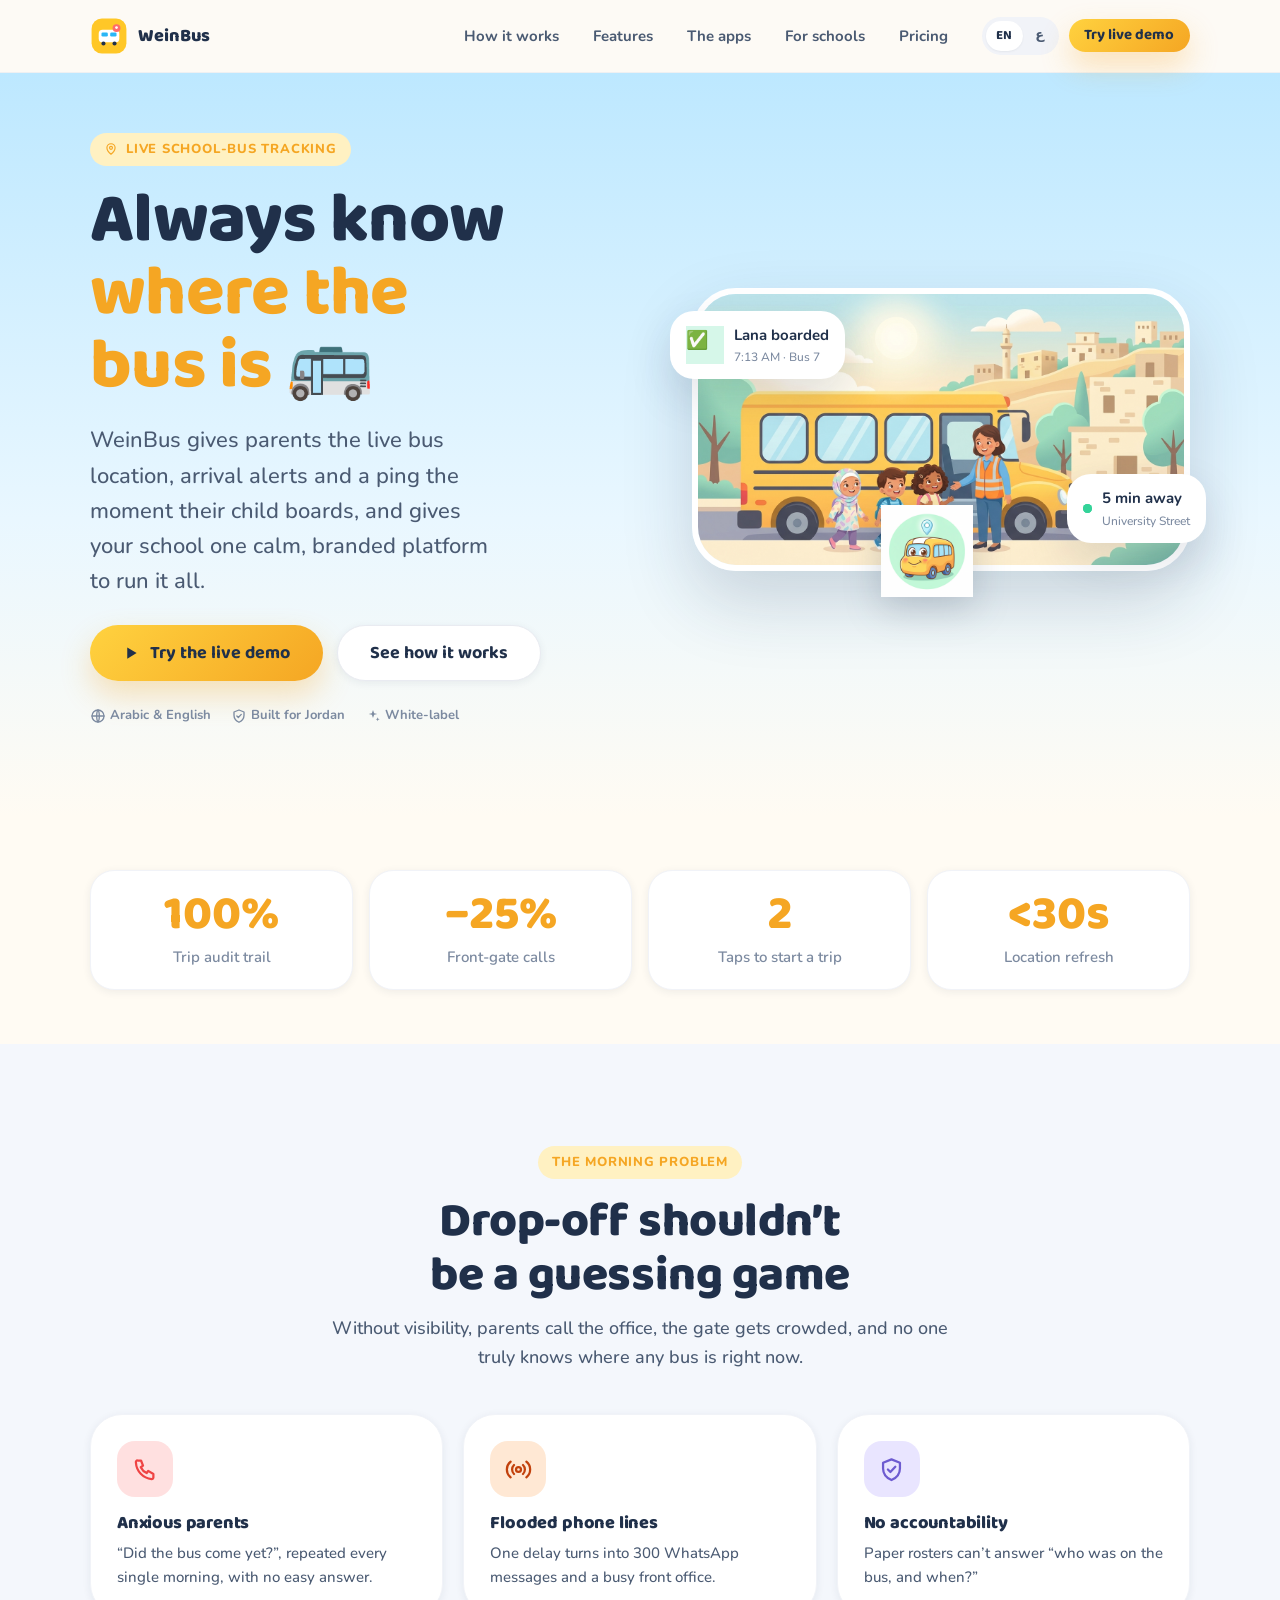
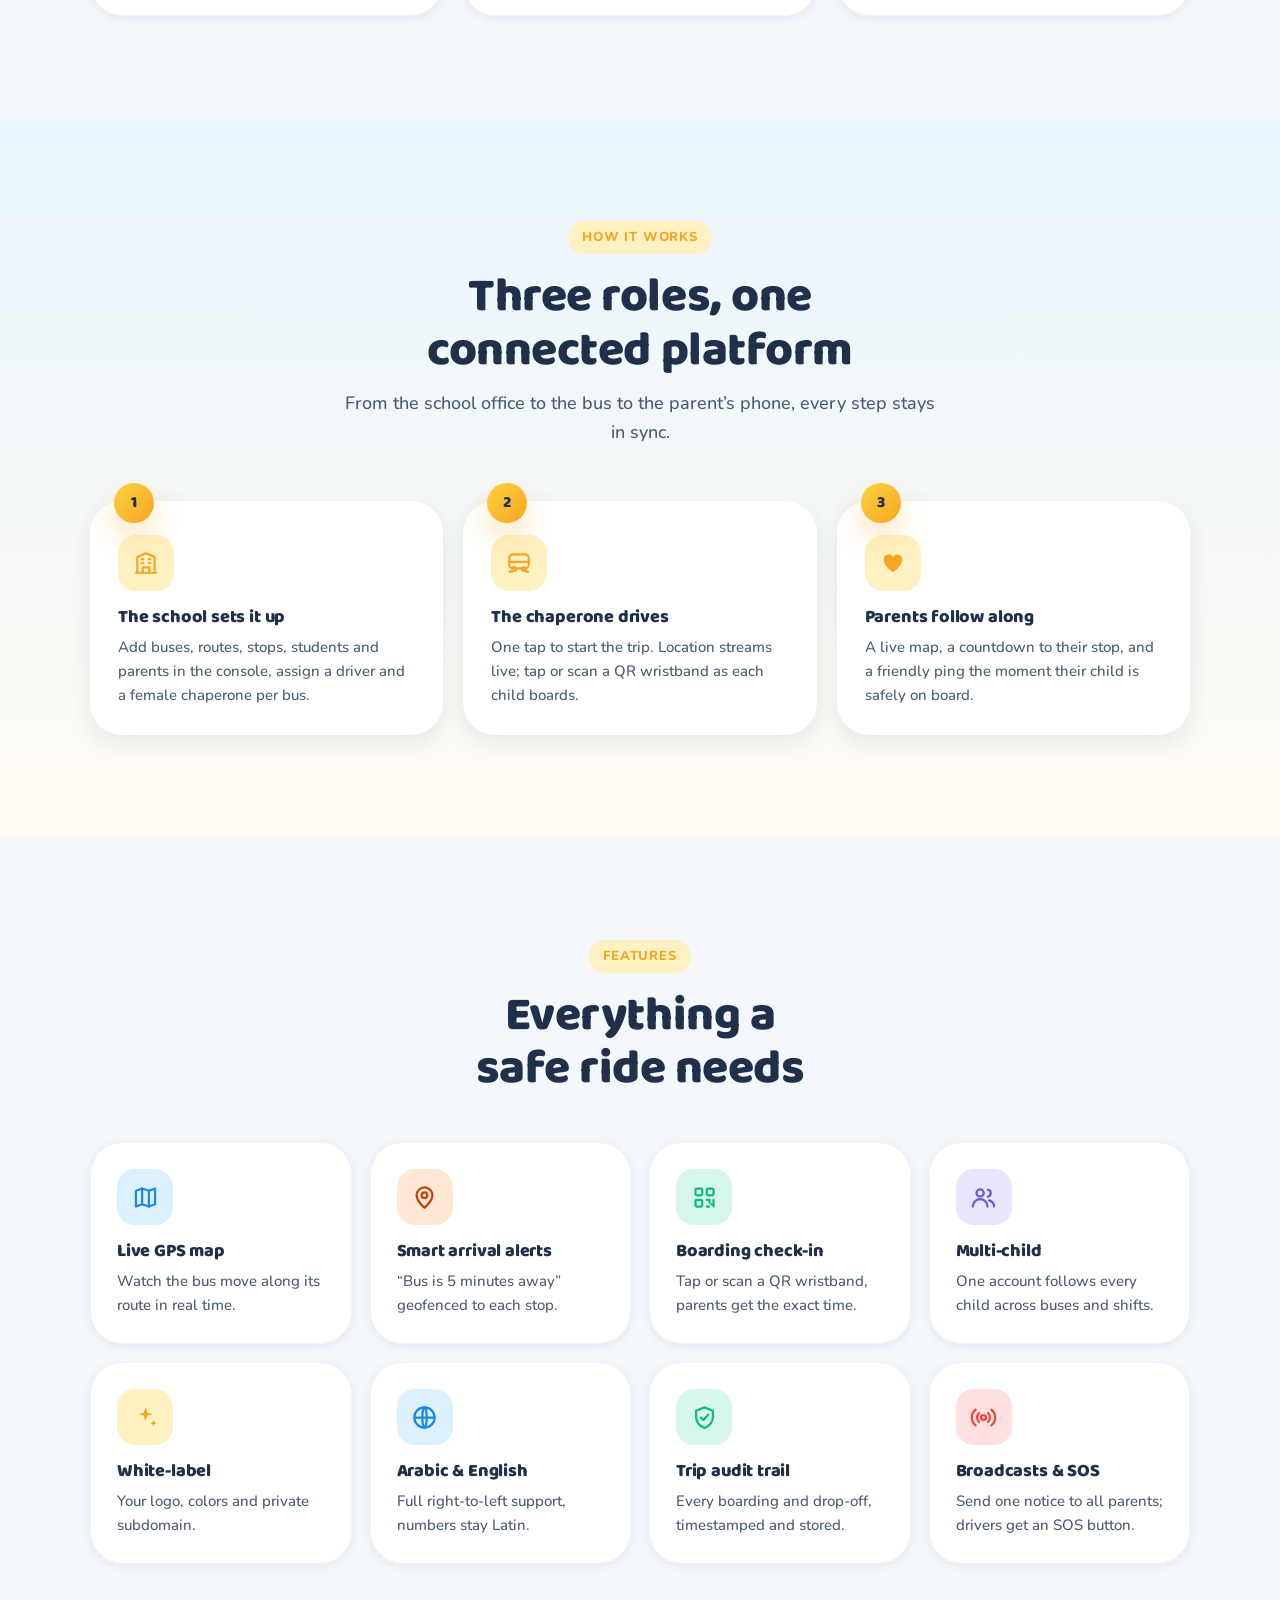
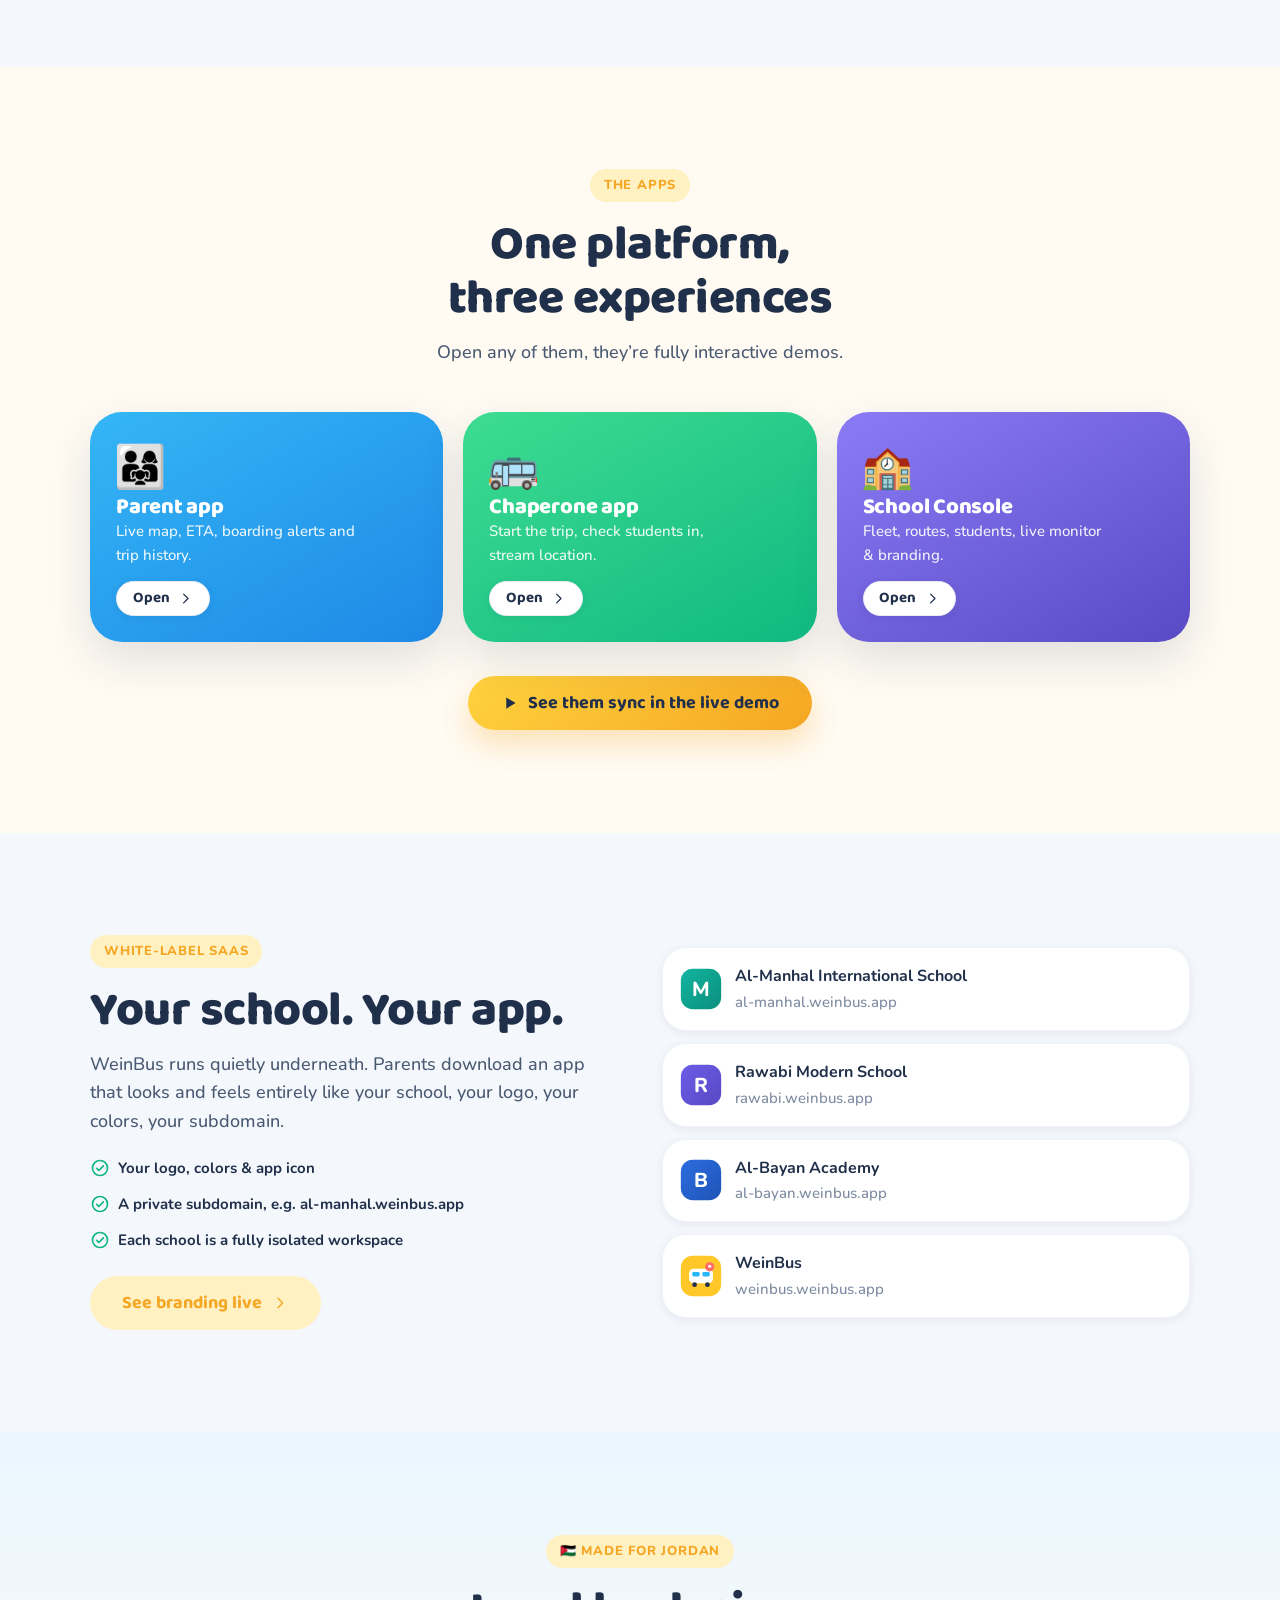
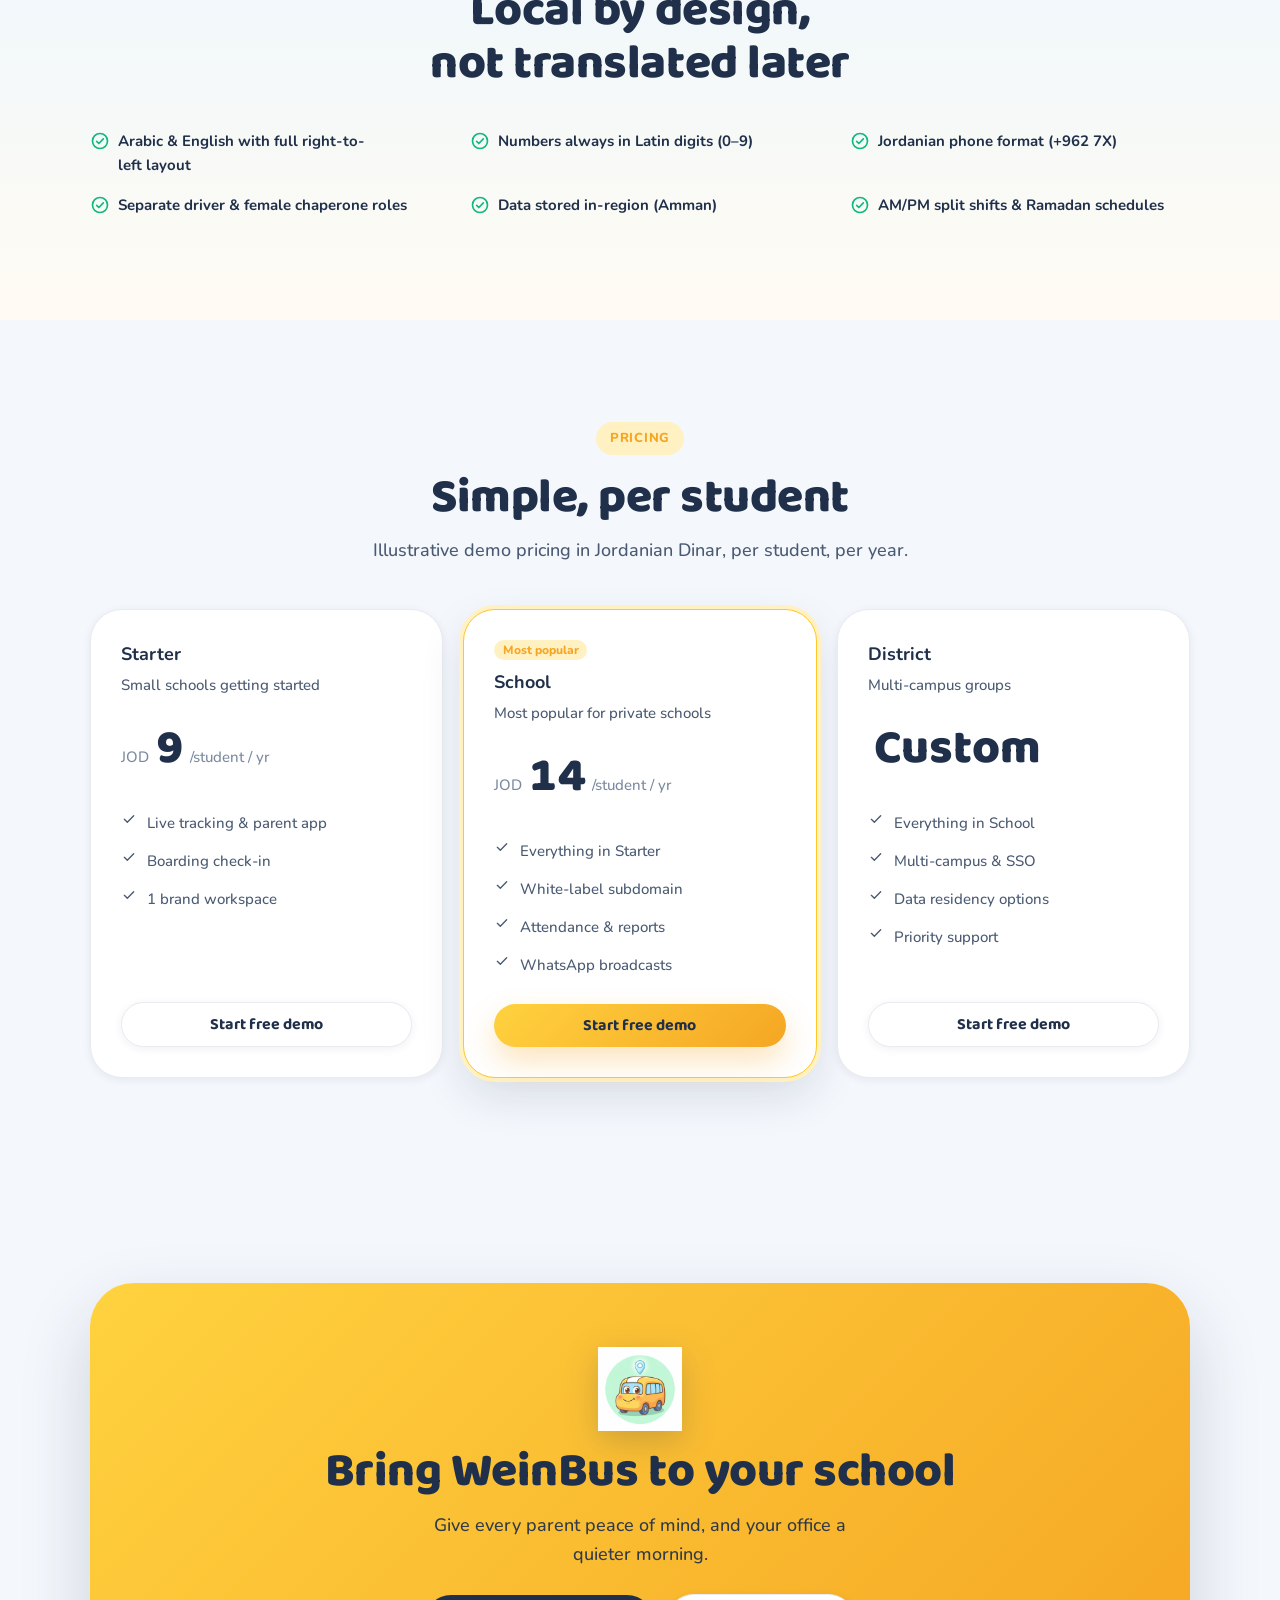
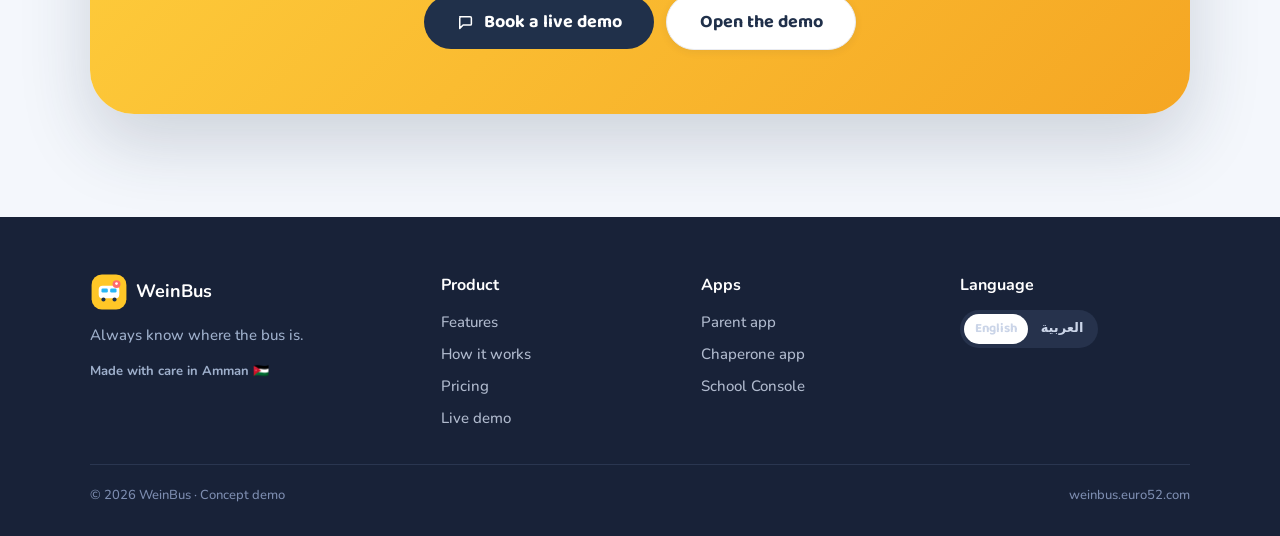
==== index.html @ 4a1e2855 "fix: reset reliability, RTL phone/plate order, no em dashes, smoother wrapping - demo: update the st" ====
<!doctype html>
<html lang="en" dir="ltr">
<head>
<meta charset="utf-8">
<meta name="viewport" content="width=device-width, initial-scale=1">
<title>WeinBus, Always know where the bus is</title>
<meta name="description" content="WeinBus is a white-label school-bus tracking platform for parents, chaperones and schools. Live bus location, arrival alerts and boarding check-ins, bilingual Arabic & English, built for Jordan.">
<meta name="theme-color" content="#FFC727">
<link rel="icon" href="favicon.svg" type="image/svg+xml">
<meta property="og:title" content="WeinBus, Always know where the bus is">
<meta property="og:description" content="Live school-bus tracking for parents, chaperones & schools. Bilingual, white-label, built for Jordan.">
<meta property="og:type" content="website">
<script>(function(){var l=localStorage.getItem('wb_lang')||'en';var h=document.documentElement;h.lang=l;h.dir=l==='ar'?'rtl':'ltr';h.setAttribute('data-brand','weinbus');})();</script>
<link rel="preconnect" href="https://fonts.googleapis.com">
<link rel="preconnect" href="https://fonts.gstatic.com" crossorigin>
<link href="https://fonts.googleapis.com/css2?family=Baloo+2:wght@500;600;700;800&family=Nunito:wght@500;600;700;800&family=Cairo:wght@500;600;700;800&display=swap" rel="stylesheet">
<link rel="stylesheet" href="assets/css/tokens.css">
<link rel="stylesheet" href="assets/css/base.css">
<link rel="stylesheet" href="assets/css/components.css">
<link rel="stylesheet" href="assets/css/site.css">
</head>
<body>
  <div id="page"></div>
  <script src="assets/js/i18n.js"></script>
  <script src="assets/js/data.js"></script>
  <script src="assets/js/ui.js"></script>
  <script src="assets/js/brand.js"></script>
  <script src="assets/js/landing.js"></script>
</body>
</html>
---- assets/css/tokens.css ----
/* ============================================================================
   WeinBus, Design Tokens
   The single source of truth for color, type, space, radius, shadow & motion.
   White-label brand vars (--brand-*) are overridden per school by brand.js.
   ========================================================================== */

:root {
  /* ---- WeinBus core palette (default brand) ---------------------------- */
  --wb-yellow:      #FFC727;   /* school-bus sunshine */
  --wb-yellow-deep: #F5A623;
  --wb-yellow-soft: #FFF1C2;
  --wb-blue:        #29B6F6;   /* friendly sky */
  --wb-blue-deep:   #1E88E5;
  --wb-blue-soft:   #DBF1FE;
  --wb-green:       #34D399;   /* go / checked-in */
  --wb-green-deep:  #10B981;
  --wb-green-soft:  #D6F7E9;
  --wb-coral:       #FF6B6B;   /* alert / stop */
  --wb-coral-deep:  #EF4444;
  --wb-coral-soft:  #FFE0E0;
  --wb-purple:      #8B7CF6;   /* playful accent */
  --wb-purple-soft: #E9E5FF;
  --wb-amber:       #FB923C;   /* warning / late */
  --wb-amber-soft:  #FFE8D4;

  /* ---- Ink & neutrals (warm, never pure black) ------------------------ */
  --ink:        #20304A;       /* primary text, deep friendly navy */
  --ink-2:      #4A5A72;       /* secondary text */
  --ink-3:      #7C8AA0;       /* muted text */
  --line:       #E9EBF1;       /* hairline borders */
  --line-soft:  #F1F3F8;
  --surface:    #FFFFFF;       /* cards */
  --surface-2:  #FBFCFE;       /* raised alt */
  --bg:         #F4F7FC;       /* app background */
  --bg-warm:    #FFFBF3;       /* landing background */

  /* ---- White-label brand hooks (school.js overrides these) ------------ */
  --brand-primary:      var(--wb-yellow);
  --brand-primary-deep: var(--wb-yellow-deep);
  --brand-primary-soft: var(--wb-yellow-soft);
  --brand-secondary:    var(--wb-blue);
  --brand-secondary-deep:var(--wb-blue-deep);
  --brand-accent:       var(--wb-purple);
  --brand-ink:          var(--ink);
  --brand-on-primary:   #20304A;     /* text that sits on the primary color */
  --brand-gradient: linear-gradient(135deg, var(--wb-yellow) 0%, var(--wb-yellow-deep) 100%);
  --brand-sky: linear-gradient(180deg, #BDE8FF 0%, #E9F7FF 60%, #FFFBF3 100%);

  /* ---- Semantic ------------------------------------------------------- */
  --ok:    var(--wb-green-deep);
  --warn:  var(--wb-amber);
  --danger:var(--wb-coral-deep);
  --info:  var(--wb-blue-deep);
  --live:  var(--wb-green);

  /* ---- Typography ----------------------------------------------------- */
  /* Per-glyph fallback keeps Latin digits in the Latin font (numbers stay
     English) while Arabic letters render in the Arabic font automatically. */
  --font-display: "Baloo 2", "Baloo Bhaijaan 2", system-ui, sans-serif;
  --font-body:    "Nunito", "Cairo", system-ui, -apple-system, sans-serif;

  --fs-3xs: 0.6875rem;  /* 11 */
  --fs-2xs: 0.75rem;    /* 12 */
  --fs-xs:  0.8125rem;  /* 13 */
  --fs-sm:  0.9375rem;  /* 15 */
  --fs-md:  1rem;       /* 16 */
  --fs-lg:  1.125rem;   /* 18 */
  --fs-xl:  1.375rem;   /* 22 */
  --fs-2xl: 1.75rem;    /* 28 */
  --fs-3xl: clamp(2rem, 1.4rem + 2.6vw, 3rem);
  --fs-4xl: clamp(2.6rem, 1.6rem + 4.2vw, 4.4rem);
  --fw-reg: 500;
  --fw-med: 600;
  --fw-bold:700;
  --fw-x:   800;
  --lh-tight: 1.12;
  --lh-snug:  1.3;
  --lh-body:  1.6;

  /* ---- Spacing (4px base) -------------------------------------------- */
  --s1: 4px;  --s2: 8px;  --s3: 12px; --s4: 16px; --s5: 20px;
  --s6: 24px; --s7: 32px; --s8: 40px; --s9: 56px; --s10: 72px; --s12: 96px;

  /* ---- Radius (generous = friendly) ---------------------------------- */
  --r-xs: 8px;  --r-sm: 12px; --r-md: 18px; --r-lg: 24px;
  --r-xl: 32px; --r-2xl: 44px; --r-pill: 999px;

  /* ---- Shadows (soft, layered, warm) --------------------------------- */
  --sh-xs: 0 1px 2px rgba(32,48,74,.06);
  --sh-sm: 0 2px 8px rgba(32,48,74,.07);
  --sh-md: 0 8px 22px rgba(32,48,74,.09);
  --sh-lg: 0 18px 44px rgba(32,48,74,.13);
  --sh-xl: 0 30px 70px rgba(32,48,74,.18);
  --sh-pop: 0 14px 30px rgba(245,166,35,.30);
  --sh-inset: inset 0 2px 4px rgba(32,48,74,.06);

  /* ---- Motion --------------------------------------------------------- */
  --ease: cubic-bezier(.4, 0, .2, 1);
  --ease-out: cubic-bezier(.16, 1, .3, 1);
  --ease-bounce: cubic-bezier(.34, 1.56, .64, 1);
  --t-fast: .16s;
  --t-med:  .28s;
  --t-slow: .5s;

  /* ---- Layout --------------------------------------------------------- */
  --maxw: 1180px;
  --nav-h: 72px;
  --phone-w: 390px;
  --phone-h: 800px;
  --z-nav: 50; --z-sticky: 60; --z-overlay: 80; --z-toast: 90; --z-modal: 100;
}

/* Respect users who prefer less motion */
@media (prefers-reduced-motion: reduce) {
  *, *::before, *::after {
    animation-duration: .001ms !important;
    animation-iteration-count: 1 !important;
    transition-duration: .001ms !important;
    scroll-behavior: auto !important;
  }
}
---- assets/css/base.css ----
/* ============================================================================
   WeinBus, Base: reset, typography, RTL, shared keyframes, utilities
   ========================================================================== */

*, *::before, *::after { box-sizing: border-box; margin: 0; padding: 0; }

html { -webkit-text-size-adjust: 100%; scroll-behavior: smooth; }

body {
  font-family: var(--font-body);
  font-weight: var(--fw-reg);
  font-size: var(--fs-md);
  line-height: var(--lh-body);
  color: var(--ink);
  background: var(--bg);
  -webkit-font-smoothing: antialiased;
  text-rendering: optimizeLegibility;
  overflow-x: hidden;
}

h1, h2, h3, h4, h5 {
  font-family: var(--font-display);
  font-weight: var(--fw-x);
  line-height: var(--lh-tight);
  color: var(--ink);
  letter-spacing: -0.01em;
}

/* Arabic display fonts read better a touch heavier & with normal tracking */
html[lang="ar"] h1, html[lang="ar"] h2, html[lang="ar"] h3,
html[lang="ar"] h4, html[lang="ar"] h5 { letter-spacing: 0; line-height: 1.25; }
html[lang="ar"] body { line-height: 1.7; }
/* All Arabic UI uses Cairo, headings and body */
html[lang="ar"] { --font-display: "Cairo", system-ui, sans-serif; --font-body: "Cairo", system-ui, -apple-system, sans-serif; }

p { color: var(--ink-2); }
/* Smoother multi-line wrapping: balance short headings, avoid orphan words */
body { text-wrap: pretty; }
h1, h2, h3, h4, h5, .h-sec, .greet, .sec-title, .tl-name, .toast__title, .feature h3 { text-wrap: balance; }
a { color: inherit; text-decoration: none; }
button, input, select, textarea { font: inherit; color: inherit; }
button { cursor: pointer; border: none; background: none; }
img, svg, video { display: block; max-width: 100%; }
ul, ol { list-style: none; }

::selection { background: var(--brand-primary); color: var(--brand-on-primary); }

:focus-visible {
  outline: 3px solid var(--wb-blue);
  outline-offset: 2px;
  border-radius: 6px;
}

/* Friendly scrollbars */
* { scrollbar-width: thin; scrollbar-color: var(--line) transparent; }
*::-webkit-scrollbar { width: 10px; height: 10px; }
*::-webkit-scrollbar-thumb { background: var(--line); border-radius: 99px; border: 3px solid transparent; background-clip: content-box; }
*::-webkit-scrollbar-thumb:hover { background: var(--ink-3); background-clip: content-box; }

/* ---- Layout utilities ------------------------------------------------- */
.container { width: 100%; max-width: var(--maxw); margin-inline: auto; padding-inline: clamp(18px, 4vw, 40px); }
.stack    { display: flex; flex-direction: column; }
.row      { display: flex; align-items: center; }
.row.wrap { flex-wrap: wrap; }
.between  { justify-content: space-between; }
.center   { align-items: center; justify-content: center; }
.gap1{gap:var(--s1)} .gap2{gap:var(--s2)} .gap3{gap:var(--s3)} .gap4{gap:var(--s4)}
.gap5{gap:var(--s5)} .gap6{gap:var(--s6)} .gap7{gap:var(--s7)} .gap8{gap:var(--s8)}
.grow { flex: 1 1 auto; }
.wrap-text { overflow-wrap: anywhere; }
.nowrap { white-space: nowrap; }

/* ---- Text utilities --------------------------------------------------- */
.muted   { color: var(--ink-3); }
.dim     { color: var(--ink-2); }
.tiny    { font-size: var(--fs-2xs); }
.small   { font-size: var(--fs-sm); }
.big     { font-size: var(--fs-xl); }
.bold    { font-weight: var(--fw-bold); }
.x-bold  { font-weight: var(--fw-x); }
.display { font-family: var(--font-display); font-weight: var(--fw-x); }
.center-text { text-align: center; }
.truncate { overflow: hidden; text-overflow: ellipsis; white-space: nowrap; }
.uppercase { text-transform: uppercase; letter-spacing: .08em; font-size: var(--fs-2xs); font-weight: var(--fw-bold); }
/* digits always Latin / tabular; force LTR so phones/plates/times never reorder in RTL */
.num { font-variant-numeric: tabular-nums; font-feature-settings: "tnum"; direction: ltr; unicode-bidi: isolate; }
html[dir="rtl"] .num { text-align: inherit; }

.hide { display: none !important; }
@media (max-width: 720px){ .hide-mobile { display: none !important; } }
@media (min-width: 721px){ .only-mobile { display: none !important; } }

/* ---- Shared keyframes ------------------------------------------------- */
@keyframes float    { 0%,100%{ transform: translateY(0) } 50%{ transform: translateY(-10px) } }
@keyframes floatX   { 0%,100%{ transform: translateX(0) } 50%{ transform: translateX(8px) } }
@keyframes bobble   { 0%,100%{ transform: translateY(0) rotate(-1.5deg) } 50%{ transform: translateY(-7px) rotate(1.5deg) } }
@keyframes pop      { 0%{ transform: scale(.6); opacity: 0 } 60%{ transform: scale(1.08) } 100%{ transform: scale(1); opacity: 1 } }
@keyframes popIn    { from{ transform: scale(.9); opacity: 0 } to{ transform: scale(1); opacity: 1 } }
@keyframes fadeUp   { from{ transform: translateY(22px); opacity: 0 } to{ transform: translateY(0); opacity: 1 } }
@keyframes fadeIn   { from{ opacity: 0 } to{ opacity: 1 } }
@keyframes pulse    { 0%{ box-shadow: 0 0 0 0 rgba(52,211,153,.55) } 70%{ box-shadow: 0 0 0 12px rgba(52,211,153,0) } 100%{ box-shadow: 0 0 0 0 rgba(52,211,153,0) } }
@keyframes pulseDot { 0%,100%{ transform: scale(1); opacity: 1 } 50%{ transform: scale(.6); opacity:.5 } }
@keyframes spin     { to { transform: rotate(360deg) } }
@keyframes wiggle   { 0%,100%{ transform: rotate(0) } 25%{ transform: rotate(-7deg) } 75%{ transform: rotate(7deg) } }
@keyframes shimmer  { 0%{ background-position: -460px 0 } 100%{ background-position: 460px 0 } }
@keyframes roadMove { to { background-position-x: -80px; } }
@keyframes wheelSpin{ to { transform: rotate(360deg); } }
@keyframes confettiFall { to { transform: translateY(130px) rotate(360deg); opacity: 0; } }
@keyframes ring { 0%{ transform: scale(.7); opacity:.7 } 100%{ transform: scale(2.4); opacity: 0 } }

/* RTL flips horizontal-drift animations so motion still reads "forward" */
html[dir="rtl"] .flipX { transform: scaleX(-1); }

/* ---- Reveal on scroll (driven by ui.js IntersectionObserver) ---------- */
.reveal { opacity: 0; transform: translateY(28px); transition: opacity .7s var(--ease-out), transform .7s var(--ease-out); }
.reveal.in { opacity: 1; transform: none; }
.reveal.d1{ transition-delay: .08s } .reveal.d2{ transition-delay:.16s }
.reveal.d3{ transition-delay: .24s } .reveal.d4{ transition-delay:.32s }
.reveal.d5{ transition-delay: .40s } .reveal.d6{ transition-delay:.48s }

/* Visually hidden but accessible */
.vh { position: absolute !important; width:1px; height:1px; padding:0; margin:-1px; overflow:hidden; clip: rect(0 0 0 0); white-space: nowrap; border:0; }

/* Loading spinner */
.spinner { width: 22px; height: 22px; border-radius: 50%; border: 3px solid var(--line); border-top-color: var(--brand-primary-deep); animation: spin .7s linear infinite; }
---- assets/css/components.css ----
/* ============================================================================
   WeinBus, Component kit (shared by landing + all three apps)
   Brand-aware (uses --brand-*) and RTL-safe (logical properties).
   ========================================================================== */

/* ---- Buttons ---------------------------------------------------------- */
.btn {
  display: inline-flex; align-items: center; justify-content: center; gap: .55em;
  font-family: var(--font-display); font-weight: var(--fw-bold); font-size: var(--fs-md);
  line-height: 1; padding: .85em 1.4em; border-radius: var(--r-pill); white-space: nowrap;
  user-select: none; -webkit-tap-highlight-color: transparent;
  transition: transform var(--t-fast) var(--ease-bounce), box-shadow var(--t-med), filter var(--t-fast), background var(--t-fast), border-color var(--t-fast);
}
.btn:active { transform: translateY(1px) scale(.985); }
.btn--primary { background: var(--brand-gradient); color: var(--brand-on-primary); box-shadow: var(--sh-pop); }
.btn--primary:hover { filter: brightness(1.04); transform: translateY(-2px); box-shadow: 0 18px 38px rgba(245,166,35,.42); }
.btn--blue  { background: linear-gradient(135deg, var(--wb-blue), var(--wb-blue-deep)); color: #fff; box-shadow: 0 12px 26px rgba(30,136,229,.3); }
.btn--blue:hover { transform: translateY(-2px); filter: brightness(1.04); }
.btn--green { background: linear-gradient(135deg, var(--wb-green), var(--wb-green-deep)); color: #fff; box-shadow: 0 12px 26px rgba(16,185,129,.32); }
.btn--danger{ background: linear-gradient(135deg, #FF8585, var(--wb-coral-deep)); color: #fff; box-shadow: 0 12px 26px rgba(239,68,68,.3); }
.btn--ghost { background: var(--surface); color: var(--ink); box-shadow: var(--sh-sm); border: 1.5px solid var(--line); }
.btn--ghost:hover { border-color: var(--brand-primary); transform: translateY(-2px); }
.btn--soft  { background: var(--brand-primary-soft); color: var(--brand-primary-deep); }
.btn--soft:hover { filter: brightness(.98); }
.btn--dark  { background: var(--ink); color: #fff; }
.btn--lg { font-size: var(--fs-lg); padding: 1em 1.8em; }
.btn--sm { font-size: var(--fs-sm); padding: .6em 1.05em; }
.btn--block { width: 100%; }
.btn--icon { padding: .7em; border-radius: var(--r-md); aspect-ratio: 1; }
.btn--pill-icon { width: 44px; height: 44px; border-radius: 50%; padding: 0; }
.btn[disabled] { opacity: .45; pointer-events: none; box-shadow: none; }

/* ---- Cards ------------------------------------------------------------ */
.card { background: var(--surface); border-radius: var(--r-lg); box-shadow: var(--sh-sm); border: 1px solid var(--line-soft); }
.card--pad   { padding: var(--s5); }
.card--pad-lg{ padding: var(--s6); }
.card--hover { transition: transform var(--t-med) var(--ease-out), box-shadow var(--t-med); }
.card--hover:hover { transform: translateY(-6px); box-shadow: var(--sh-lg); }
.card--glass { background: rgba(255,255,255,.72); backdrop-filter: blur(14px); border: 1px solid rgba(255,255,255,.6); }

/* ---- Chips, badges, status pills ------------------------------------- */
.chip {
  display: inline-flex; align-items: center; gap: .45em; padding: .42em .85em;
  border-radius: var(--r-pill); font-size: var(--fs-xs); font-weight: var(--fw-bold);
  background: var(--surface-2); color: var(--ink-2); border: 1px solid var(--line);
}
.chip--brand { background: var(--brand-primary-soft); color: var(--brand-primary-deep); border-color: transparent; }
.badge {
  display: inline-flex; align-items: center; gap: .4em; padding: .34em .7em;
  border-radius: var(--r-pill); font-size: var(--fs-2xs); font-weight: var(--fw-x); line-height: 1;
}
.badge--ok    { background: var(--wb-green-soft); color: var(--wb-green-deep); }
.badge--info  { background: var(--wb-blue-soft);  color: var(--wb-blue-deep); }
.badge--warn  { background: var(--wb-amber-soft); color: #C2410C; }
.badge--danger{ background: var(--wb-coral-soft); color: var(--wb-coral-deep); }
.badge--muted { background: var(--line-soft); color: var(--ink-3); }
.badge--brand { background: var(--brand-primary-soft); color: var(--brand-primary-deep); }
.badge--purple{ background: var(--wb-purple-soft); color: #6D5BD0; }

/* ---- Live indicator --------------------------------------------------- */
.live { display: inline-flex; align-items: center; gap: .45em; font-weight: var(--fw-x);
  font-size: var(--fs-2xs); color: var(--wb-green-deep); text-transform: uppercase; letter-spacing: .07em; }
.live-dot { width: 9px; height: 9px; border-radius: 50%; background: var(--wb-green); position: relative; }
.live-dot::after { content: ""; position: absolute; inset: 0; border-radius: 50%; background: var(--wb-green); animation: pulse 1.8s infinite; }

/* ---- Avatars ---------------------------------------------------------- */
.avatar { width: 44px; height: 44px; border-radius: 50%; display: grid; place-items: center;
  font-family: var(--font-display); font-weight: var(--fw-x); color: #fff; flex: none;
  box-shadow: var(--sh-xs); overflow: hidden; line-height: 1; }
.avatar img { width: 100%; height: 100%; object-fit: cover; }
.avatar--sm { width: 34px; height: 34px; font-size: var(--fs-xs); }
.avatar--lg { width: 60px; height: 60px; font-size: var(--fs-lg); }
.avatar--xl { width: 84px; height: 84px; font-size: var(--fs-2xl); }
.avatar-ring { padding: 3px; border-radius: 50%; background: var(--brand-gradient); display: inline-grid; }

/* ---- List rows -------------------------------------------------------- */
.list { display: flex; flex-direction: column; }
.row-item { display: flex; align-items: center; gap: var(--s3); padding: var(--s3) var(--s4);
  border-radius: var(--r-md); transition: background var(--t-fast); }
.list--divided .row-item + .row-item { border-top: 1px solid var(--line-soft); border-radius: 0; }
.row-item--btn { cursor: pointer; }
.row-item--btn:hover { background: var(--surface-2); }

/* ---- Segmented control / tabs ---------------------------------------- */
.seg { display: inline-flex; background: var(--line-soft); border-radius: var(--r-pill); padding: 4px; gap: 2px; }
.seg button { padding: .5em 1.05em; border-radius: var(--r-pill); font-family: var(--font-display);
  font-weight: var(--fw-bold); font-size: var(--fs-sm); color: var(--ink-2); transition: all var(--t-fast); }
.seg button.active { background: var(--surface); color: var(--ink); box-shadow: var(--sh-xs); }
.seg--sm button { padding: .35em .8em; font-size: var(--fs-xs); }

/* ---- Toggle switch ---------------------------------------------------- */
.switch { width: 48px; height: 28px; border-radius: 99px; background: var(--line); position: relative;
  transition: background var(--t-fast); flex: none; cursor: pointer; }
.switch::after { content: ""; position: absolute; top: 3px; inset-inline-start: 3px; width: 22px; height: 22px;
  border-radius: 50%; background: #fff; box-shadow: var(--sh-xs); transition: inset-inline-start var(--t-fast) var(--ease-bounce); }
.switch.on { background: var(--wb-green); }
.switch.on::after { inset-inline-start: 23px; }

/* ---- Stat tile -------------------------------------------------------- */
.stat { background: var(--surface); border-radius: var(--r-lg); padding: var(--s5); box-shadow: var(--sh-sm); border: 1px solid var(--line-soft); position: relative; overflow: hidden; }
.stat__num { font-family: var(--font-display); font-weight: var(--fw-x); font-size: var(--fs-2xl); line-height: 1; }
.stat__label { color: var(--ink-3); font-size: var(--fs-sm); font-weight: var(--fw-med); margin-top: 6px; }
.stat__icon { position: absolute; inset-inline-end: 14px; inset-block-start: 14px; width: 40px; height: 40px; border-radius: 12px; display: grid; place-items: center; font-size: 20px; }

/* ---- Progress --------------------------------------------------------- */
.progress { height: 10px; border-radius: 99px; background: var(--line-soft); overflow: hidden; }
.progress__bar { height: 100%; border-radius: 99px; background: var(--brand-gradient); transition: width .6s var(--ease-out); width: 0; }
.progress--thin { height: 6px; }

/* ---- Toasts ----------------------------------------------------------- */
.toast-wrap { position: fixed; inset-block-start: 18px; inset-inline: 0; display: flex; flex-direction: column;
  align-items: center; gap: 10px; z-index: var(--z-toast); pointer-events: none; padding-inline: 14px; }
.toast { pointer-events: auto; background: var(--surface); border-radius: var(--r-lg); box-shadow: var(--sh-lg);
  border: 1px solid var(--line); padding: 13px 16px; display: flex; align-items: center; gap: 12px;
  max-width: 430px; width: 100%; animation: fadeUp .4s var(--ease-out); }
.toast.leaving { opacity: 0; transform: translateY(-12px); transition: .3s var(--ease); }
.toast__icon { width: 42px; height: 42px; border-radius: 13px; display: grid; place-items: center; font-size: 21px; flex: none; }
.toast__title { font-weight: var(--fw-x); font-family: var(--font-display); font-size: var(--fs-sm); }
.toast__msg { font-size: var(--fs-xs); color: var(--ink-2); }

/* ---- Overlay / modal / sheet ----------------------------------------- */
.overlay { position: fixed; inset: 0; background: rgba(18,26,44,.46); backdrop-filter: blur(3px);
  z-index: var(--z-modal); display: grid; place-items: center; padding: 18px; animation: fadeIn .2s; }
.modal { background: var(--surface); border-radius: var(--r-xl); box-shadow: var(--sh-xl); width: min(560px, 100%);
  max-height: 90vh; overflow: auto; animation: popIn .32s var(--ease-bounce); }
.modal__head { padding: var(--s5) var(--s6); border-bottom: 1px solid var(--line-soft);
  display: flex; align-items: center; justify-content: space-between; position: sticky; top: 0; background: var(--surface); z-index: 2; }
.modal__body { padding: var(--s6); }
.modal__close { width: 38px; height: 38px; border-radius: 50%; background: var(--line-soft); display: grid; place-items: center; font-size: 20px; color: var(--ink-2); }

/* ---- Inputs ----------------------------------------------------------- */
.field { display: flex; flex-direction: column; gap: 6px; }
.field label { font-weight: var(--fw-bold); font-size: var(--fs-sm); color: var(--ink-2); }
.input, .select { width: 100%; padding: .8em 1em; border-radius: var(--r-md); border: 1.5px solid var(--line);
  background: var(--surface-2); transition: border-color var(--t-fast), box-shadow var(--t-fast); font-weight: 600; }
.input:focus, .select:focus { outline: none; border-color: var(--brand-primary); box-shadow: 0 0 0 4px var(--brand-primary-soft); }

/* ===========================================================================
   DEVICE FRAMES
   ========================================================================= */
/* Phone */
.phone { width: var(--phone-w); height: var(--phone-h); background: #0c1426; border-radius: 48px;
  padding: 13px; box-shadow: var(--sh-xl), inset 0 0 0 2px rgba(255,255,255,.07); position: relative; flex: none; }
.phone__screen { width: 100%; height: 100%; background: var(--bg); border-radius: 37px; overflow: hidden; position: relative; }
.phone__notch { position: absolute; inset-block-start: 0; inset-inline-start: 50%; transform: translateX(-50%);
  width: 132px; height: 26px; background: #0c1426; border-radius: 0 0 16px 16px; z-index: 20; }
html[dir="rtl"] .phone__notch { transform: translateX(50%); }
.phone__screen iframe { width: 100%; height: 100%; border: 0; display: block; }

/* Browser window (admin / desktop) */
.browser { background: var(--surface); border-radius: var(--r-lg); box-shadow: var(--sh-xl); overflow: hidden; border: 1px solid var(--line); }
.browser__bar { display: flex; align-items: center; gap: 10px; padding: 11px 14px; background: #EEF1F7; border-bottom: 1px solid var(--line); }
.browser__dots { display: flex; gap: 6px; }
.browser__dots i { width: 12px; height: 12px; border-radius: 50%; display: block; }
.browser__url { flex: 1; background: #fff; border-radius: 99px; padding: 6px 14px; font-size: var(--fs-xs); color: var(--ink-3); text-align: center; }
.browser__body iframe { width: 100%; border: 0; display: block; }

/* ===========================================================================
   APP SHELL (mobile apps: chaperone + parent, inside .phone__screen)
   ========================================================================= */
.app { position: absolute; inset: 0; display: flex; flex-direction: column; background: var(--bg); }
.statusbar { height: 30px; flex: none; display: flex; align-items: center; justify-content: space-between;
  padding: 0 22px 0 26px; font-size: 13px; font-weight: var(--fw-x); color: var(--ink); z-index: 15; }
.statusbar svg { display: inline-block; }
.appbar { flex: none; padding: 8px 18px 12px; display: flex; align-items: center; gap: 12px; z-index: 14; }
.appbar__title { font-family: var(--font-display); font-weight: var(--fw-x); font-size: var(--fs-lg); }
.appbody { flex: 1; overflow-y: auto; overflow-x: hidden; padding: 4px 16px 90px; -webkit-overflow-scrolling: touch; }
.appbody::-webkit-scrollbar { width: 0; }
.tabbar { position: absolute; inset-block-end: 0; inset-inline: 0; height: 76px; background: var(--surface);
  border-top: 1px solid var(--line); box-shadow: 0 -4px 16px rgba(32,48,74,.06); display: flex; padding-bottom: 6px; z-index: 16; }
.tabbar a { flex: 1; display: flex; flex-direction: column; align-items: center; justify-content: center; gap: 3px;
  font-size: 10.5px; font-weight: var(--fw-bold); color: var(--ink-3); transition: color var(--t-fast); position: relative; }
.tabbar a svg { width: 24px; height: 24px; transition: transform var(--t-fast) var(--ease-bounce); }
.tabbar a.active { color: var(--brand-primary-deep); }
.tabbar a.active svg { transform: translateY(-2px) scale(1.08); }
.tabbar a.active::before { content: ""; position: absolute; inset-block-start: 8px; width: 5px; height: 5px; border-radius: 50%; background: var(--brand-primary-deep); }

/* App view switching */
.view { display: none; animation: fadeIn .35s var(--ease-out); }
.view.active { display: block; }

/* Section heading inside apps */
.sec-title { font-family: var(--font-display); font-weight: var(--fw-x); font-size: var(--fs-md);
  margin: var(--s5) 2px var(--s2); display: flex; align-items: center; justify-content: space-between; }

/* Floating confetti container */
.confetti { position: absolute; inset: 0; overflow: hidden; pointer-events: none; z-index: 40; }
.confetti i { position: absolute; inset-block-start: -14px; width: 9px; height: 14px; border-radius: 2px; animation: confettiFall linear forwards; }

/* Generic divider */
.hr { height: 1px; background: var(--line-soft); border: 0; margin: var(--s4) 0; }
---- assets/css/site.css ----
/* ============================================================================
   WeinBus, Marketing landing + demo cockpit
   ========================================================================== */

/* ---- Top nav ---------------------------------------------------------- */
.nav { position: sticky; top: 0; z-index: var(--z-nav); background: rgba(255,251,243,.82);
  backdrop-filter: saturate(160%) blur(14px); border-bottom: 1px solid rgba(233,235,241,.7); }
.nav__in { max-width: var(--maxw); margin-inline: auto; height: var(--nav-h); padding-inline: clamp(16px,4vw,40px);
  display: flex; align-items: center; gap: 20px; }
.nav__logo { display: flex; align-items: center; gap: 10px; font-family: var(--font-display); font-weight: var(--fw-x); font-size: var(--fs-lg); }
.nav__links { display: flex; gap: 6px; margin-inline-start: auto; }
.nav__links a { padding: 9px 14px; border-radius: var(--r-pill); font-weight: 700; font-size: var(--fs-sm); color: var(--ink-2); transition: all var(--t-fast); }
.nav__links a:hover { background: var(--surface); color: var(--ink); }
@media (max-width: 900px){ .nav__links { display: none; } }
.nav__cta { display: flex; align-items: center; gap: 10px; margin-inline-start: auto; }
@media (min-width: 901px){ .nav__cta { margin-inline-start: 0; } }

/* ---- Page sections ---------------------------------------------------- */
.section { padding: clamp(56px, 8vw, 110px) 0; position: relative; }
.section--warm { background: var(--bg-warm); }
.section--sky { background: linear-gradient(180deg,#EAF6FF 0%, #FFFBF3 100%); }
.eyebrow { display: inline-flex; align-items: center; gap: 8px; padding: 6px 14px; border-radius: var(--r-pill);
  background: var(--brand-primary-soft); color: var(--brand-primary-deep); font-weight: 800; font-size: var(--fs-xs);
  text-transform: uppercase; letter-spacing: .06em; }
.h-sec { font-size: var(--fs-3xl); margin: 16px 0 12px; max-width: 18ch; }
.sub-sec { font-size: var(--fs-lg); color: var(--ink-2); max-width: 56ch; }
.center .h-sec, .center .sub-sec { margin-inline: auto; }
.center { text-align: center; }

/* ---- Hero ------------------------------------------------------------- */
.hero { position: relative; overflow: hidden; background: var(--brand-sky); }
.hero__in { max-width: var(--maxw); margin-inline: auto; padding: clamp(30px,5vw,60px) clamp(16px,4vw,40px) clamp(50px,7vw,90px);
  display: grid; grid-template-columns: 1.05fr .95fr; gap: clamp(24px,4vw,60px); align-items: center; }
@media (max-width: 880px){ .hero__in { grid-template-columns: 1fr; text-align: center; } }
.hero h1 { font-size: var(--fs-4xl); line-height: 1.04; }
.hero h1 .hl { color: var(--brand-primary-deep); }
.hero__sub { font-size: var(--fs-xl); color: var(--ink-2); margin: 20px 0 12px; max-width: 32ch; }
@media (max-width: 880px){ .hero__sub { margin-inline: auto; } }
.hero__cta { display: flex; gap: 14px; flex-wrap: wrap; margin-top: 26px; }
@media (max-width: 880px){ .hero__cta { justify-content: center; } }
.hero__art { position: relative; }
.hero__art img.main { width: 100%; border-radius: var(--r-2xl); box-shadow: var(--sh-xl); border: 6px solid #fff; }
.hero__float { position: absolute; background: #fff; border-radius: var(--r-lg); box-shadow: var(--sh-lg); padding: 12px 16px; display: flex; align-items: center; gap: 10px; }
.float-1 { inset-block-start: 8%; inset-inline-start: -22px; animation: float 4s ease-in-out infinite; }
.float-2 { inset-block-end: 10%; inset-inline-end: -16px; animation: float 5s ease-in-out infinite .4s; }
.hero__mascot { position: absolute; inset-block-end: -26px; inset-inline-start: 38%; width: 92px; animation: bobble 4.5s ease-in-out infinite; filter: drop-shadow(0 12px 18px rgba(32,48,74,.2)); }
.cloud { position: absolute; opacity: .9; }

/* ---- Stat strip ------------------------------------------------------- */
.statstrip { display: grid; grid-template-columns: repeat(4,1fr); gap: 16px; }
@media (max-width: 760px){ .statstrip { grid-template-columns: repeat(2,1fr); } }
.statstrip .stat__num { font-size: var(--fs-3xl); color: var(--brand-primary-deep); }

/* ---- Feature / role cards -------------------------------------------- */
.grid-3 { display: grid; grid-template-columns: repeat(3,1fr); gap: 20px; }
.grid-2 { display: grid; grid-template-columns: repeat(2,1fr); gap: 20px; }
.grid-4 { display: grid; grid-template-columns: repeat(4,1fr); gap: 18px; }
@media (max-width: 920px){ .grid-3,.grid-4 { grid-template-columns: repeat(2,1fr); } }
@media (max-width: 620px){ .grid-2,.grid-3,.grid-4 { grid-template-columns: 1fr; } }
.feature { padding: 26px; border-radius: var(--r-xl); background: var(--surface); border: 1px solid var(--line-soft); box-shadow: var(--sh-sm);
  transition: transform var(--t-med) var(--ease-out), box-shadow var(--t-med); }
.feature:hover { transform: translateY(-6px); box-shadow: var(--sh-lg); }
.feature__ic { width: 56px; height: 56px; border-radius: 18px; display: grid; place-items: center; margin-bottom: 16px; }
.feature h3 { font-size: var(--fs-lg); margin-bottom: 8px; }
.feature p { font-size: var(--fs-sm); }
.step { position: relative; padding: 28px; border-radius: var(--r-xl); background: var(--surface); box-shadow: var(--sh-md); }
.step__n { position: absolute; inset-block-start: -18px; inset-inline-start: 24px; width: 40px; height: 40px; border-radius: 50%;
  background: var(--brand-gradient); color: var(--brand-on-primary); display: grid; place-items: center; font-family: var(--font-display); font-weight: 800; box-shadow: var(--sh-pop); }

/* ---- App showcase cards ---------------------------------------------- */
.appshow { display: grid; grid-template-columns: repeat(3,1fr); gap: 20px; }
@media (max-width: 920px){ .appshow { grid-template-columns: 1fr; max-width: 460px; margin-inline: auto; } }
.appshow__card { border-radius: var(--r-xl); padding: 26px; color: #fff; position: relative; overflow: hidden; min-height: 230px;
  display: flex; flex-direction: column; justify-content: flex-end; box-shadow: var(--sh-lg); }
.appshow__card .em { font-size: 42px; position: absolute; inset-block-start: 22px; inset-inline-start: 24px; }

/* ---- Pricing ---------------------------------------------------------- */
.price { padding: 30px; border-radius: var(--r-xl); background: var(--surface); border: 1.5px solid var(--line); box-shadow: var(--sh-sm); display: flex; flex-direction: column; }
.price--hot { border-color: var(--brand-primary); box-shadow: 0 0 0 4px var(--brand-primary-soft), var(--sh-lg); transform: scale(1.02); }
.price__amt { font-family: var(--font-display); font-weight: 800; font-size: var(--fs-3xl); }
.price li { display: flex; gap: 10px; align-items: flex-start; padding: 7px 0; font-size: var(--fs-sm); color: var(--ink-2); }

/* ---- CTA banner ------------------------------------------------------- */
.cta-band { background: var(--brand-gradient); color: var(--brand-on-primary); border-radius: var(--r-2xl); padding: clamp(34px,5vw,64px);
  text-align: center; position: relative; overflow: hidden; box-shadow: var(--sh-xl); }
.cta-band h2 { color: var(--brand-on-primary); font-size: var(--fs-3xl); }

/* ---- Footer ----------------------------------------------------------- */
.footer { background: #182238; color: #cbd5e8; padding: 56px 0 30px; }
.footer a { color: #cbd5e8; opacity: .85; } .footer a:hover { opacity: 1; }
.footer__grid { display: grid; grid-template-columns: 1.4fr 1fr 1fr 1fr; gap: 30px; }
@media (max-width: 760px){ .footer__grid { grid-template-columns: 1fr 1fr; } }

/* ---- Demo cockpit ----------------------------------------------------- */
.democ-bar { position: sticky; top: 0; z-index: var(--z-nav); background: rgba(255,251,243,.9); backdrop-filter: blur(14px); border-bottom: 1px solid var(--line); }
.democ-in { max-width: 1340px; margin-inline: auto; padding: 11px clamp(14px,3vw,26px); display: flex; align-items: center; gap: 14px; flex-wrap: wrap; }
.cockpit { max-width: 1340px; margin-inline: auto; padding: 22px clamp(12px,3vw,26px) 70px; }
.cockpit-row { display: flex; gap: 26px; justify-content: center; align-items: flex-start; flex-wrap: wrap; }
.cockpit-row + .cockpit-row { margin-top: 30px; }
.device { display: flex; flex-direction: column; align-items: center; gap: 12px; }
.device-label { display: flex; align-items: center; gap: 8px; font-family: var(--font-display); font-weight: 800; font-size: var(--fs-md); }
.device-label .em { font-size: 20px; }
.phone--demo { width: 336px; height: 812px; }
.browser--demo { width: min(1080px, 100%); }
.browser--demo .browser__body iframe { height: 580px; }
.demo-hint { text-align: center; max-width: 60ch; margin: 0 auto 6px; color: var(--ink-2); }
.pulse-btn { animation: ctaPulse 2.4s var(--ease) infinite; }
@keyframes ctaPulse { 0%,100% { box-shadow: var(--sh-pop); } 50% { box-shadow: 0 14px 40px rgba(245,166,35,.55); } }
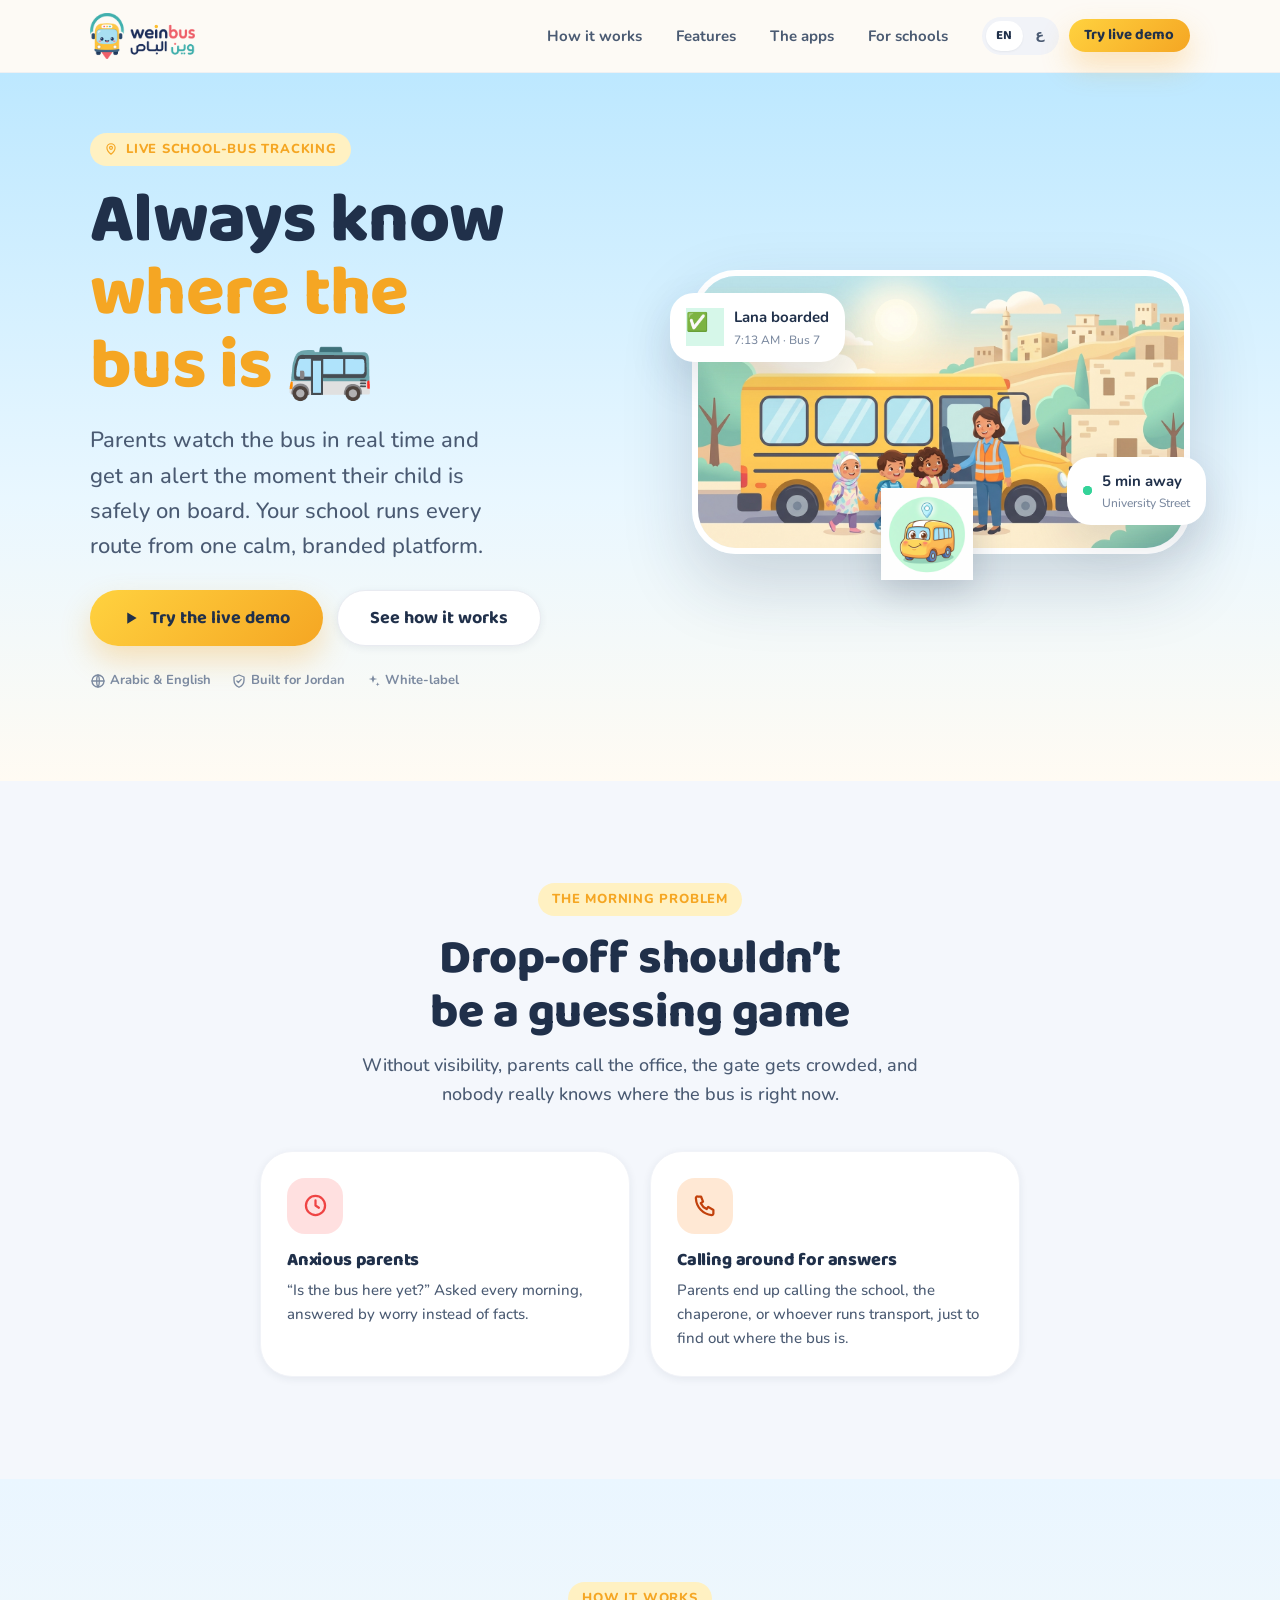
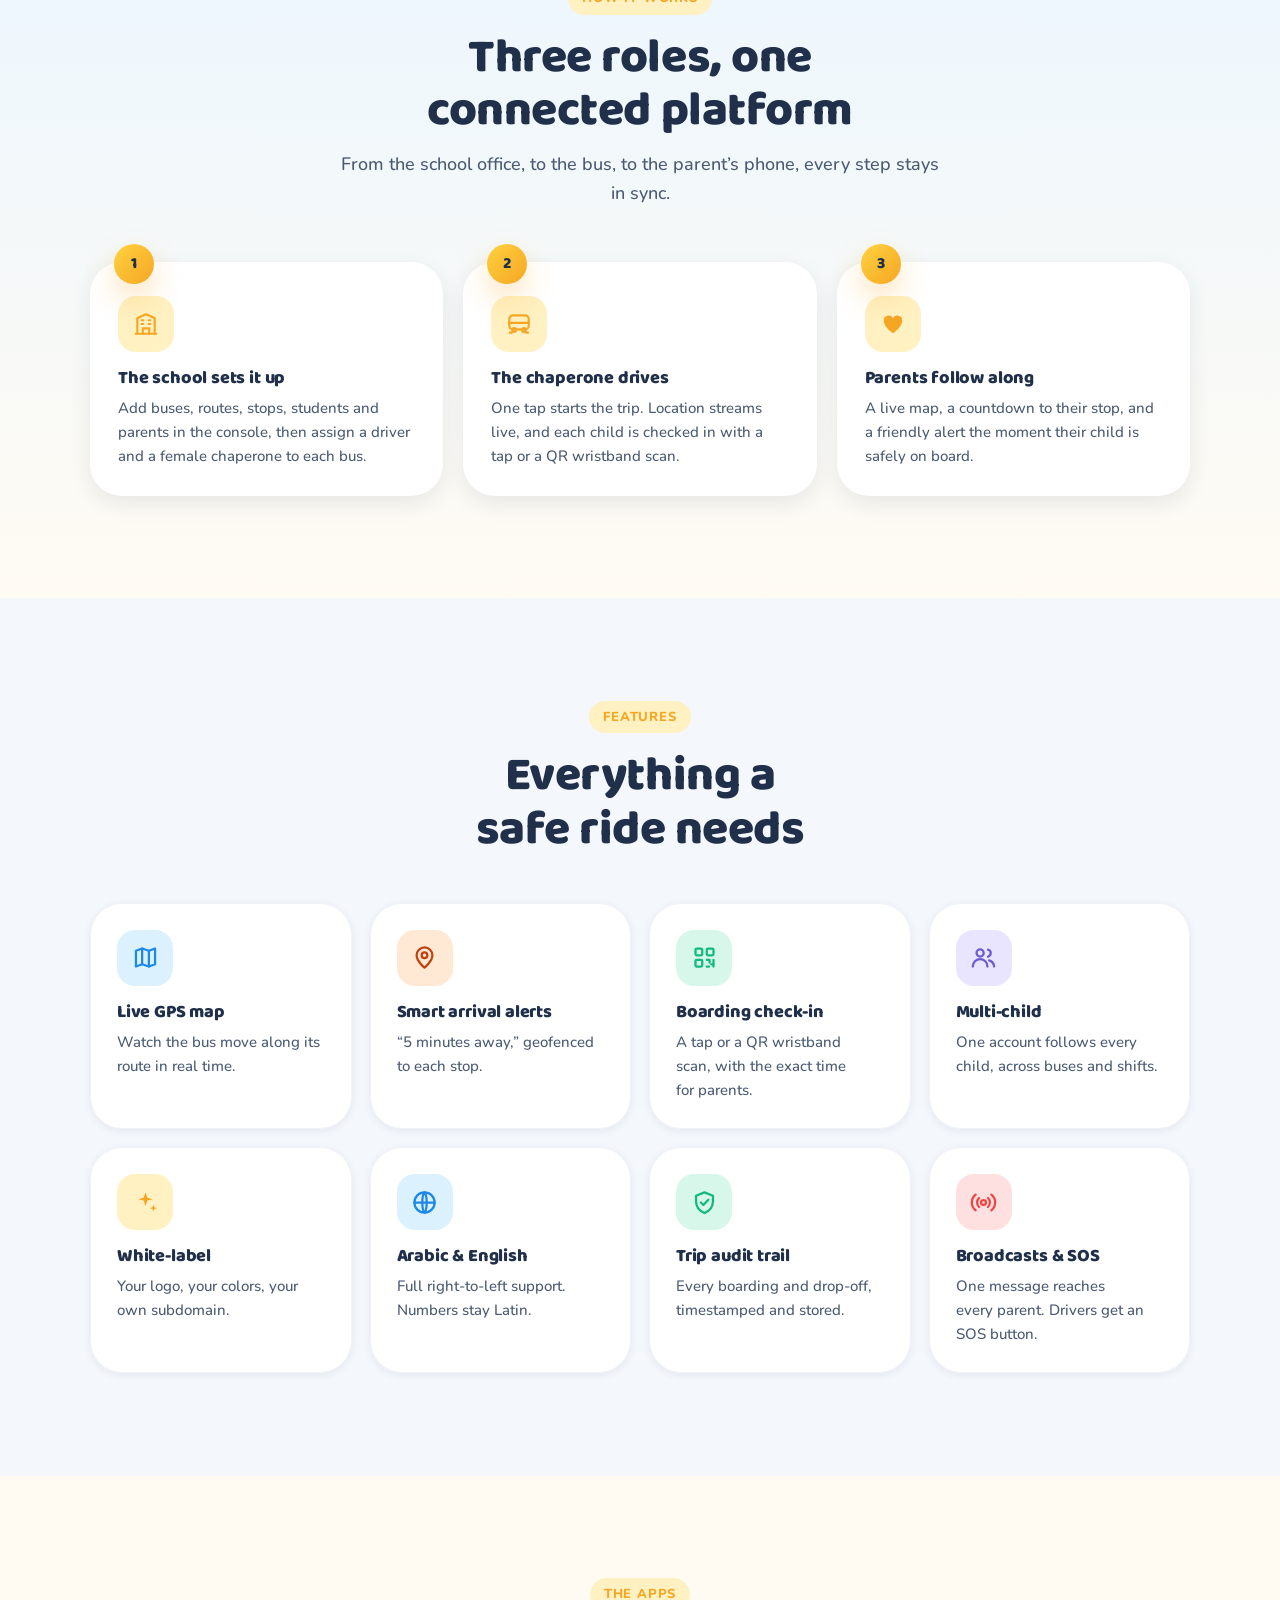
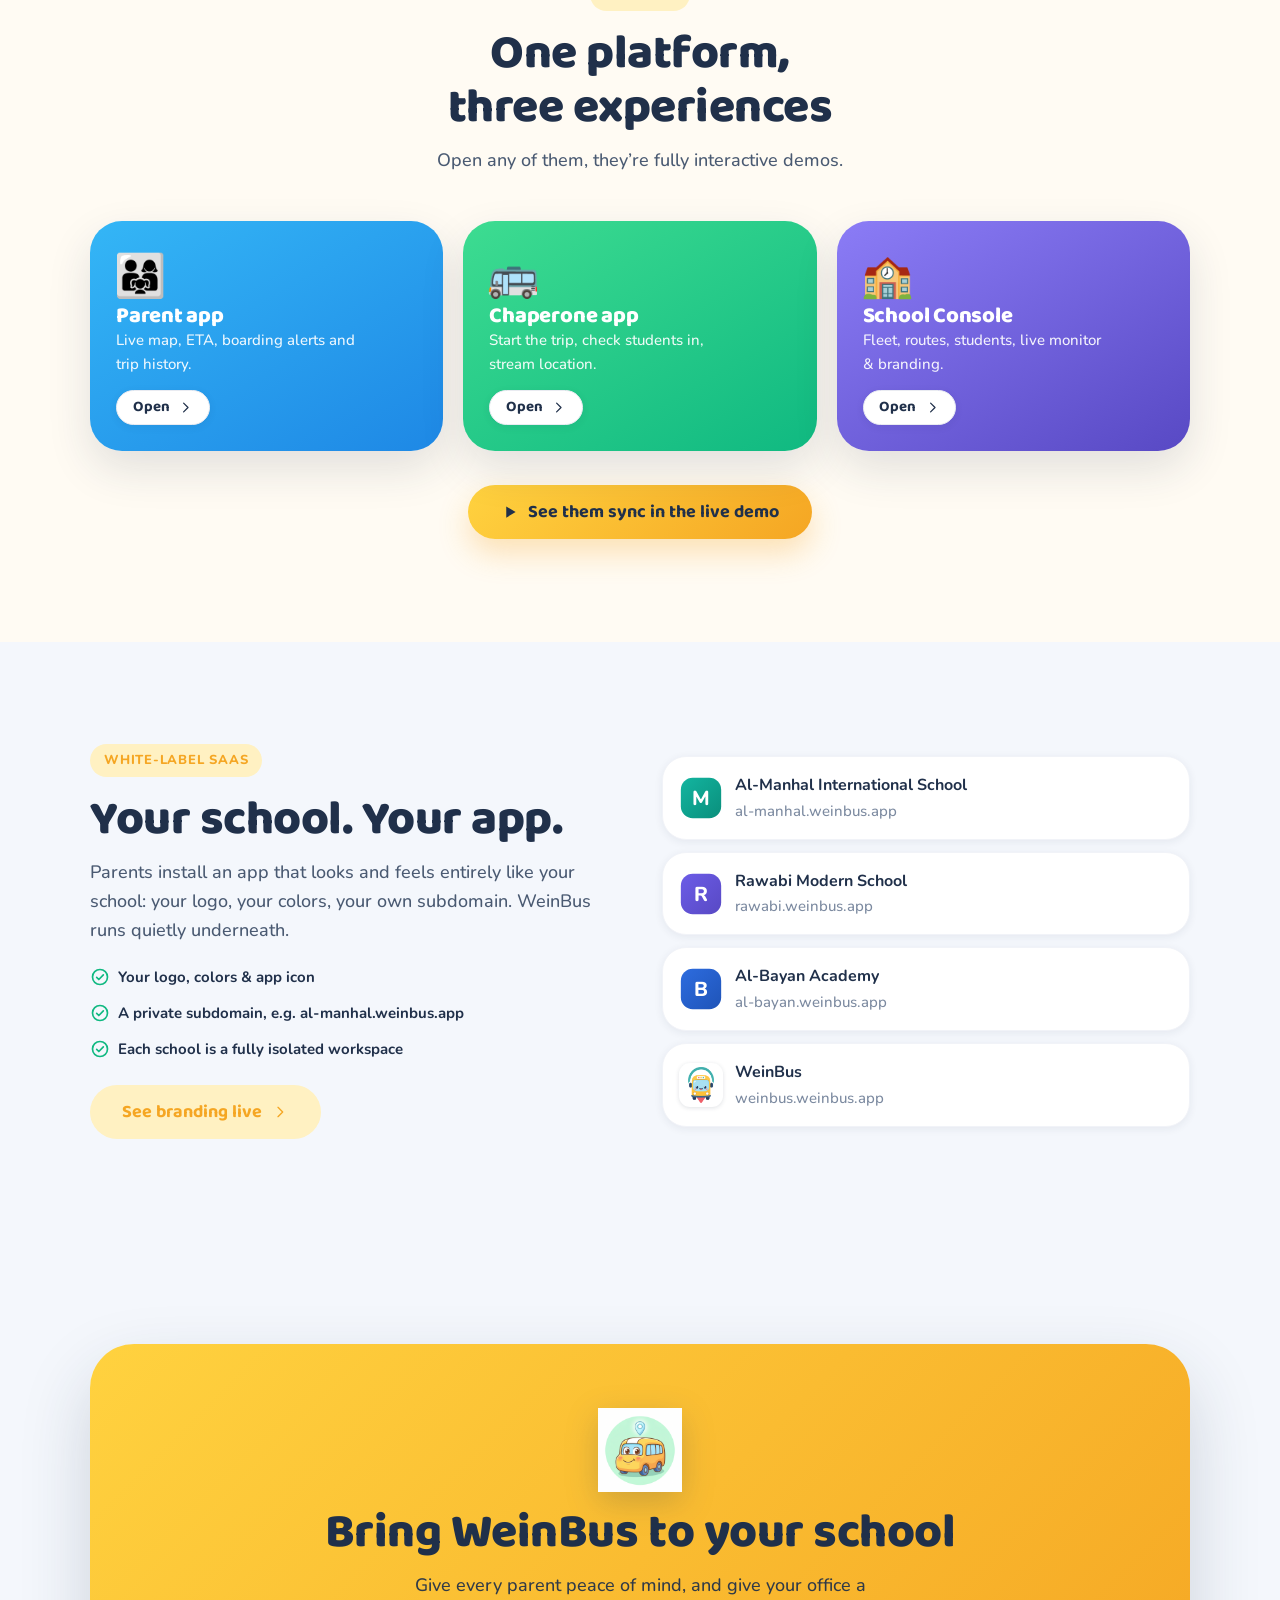
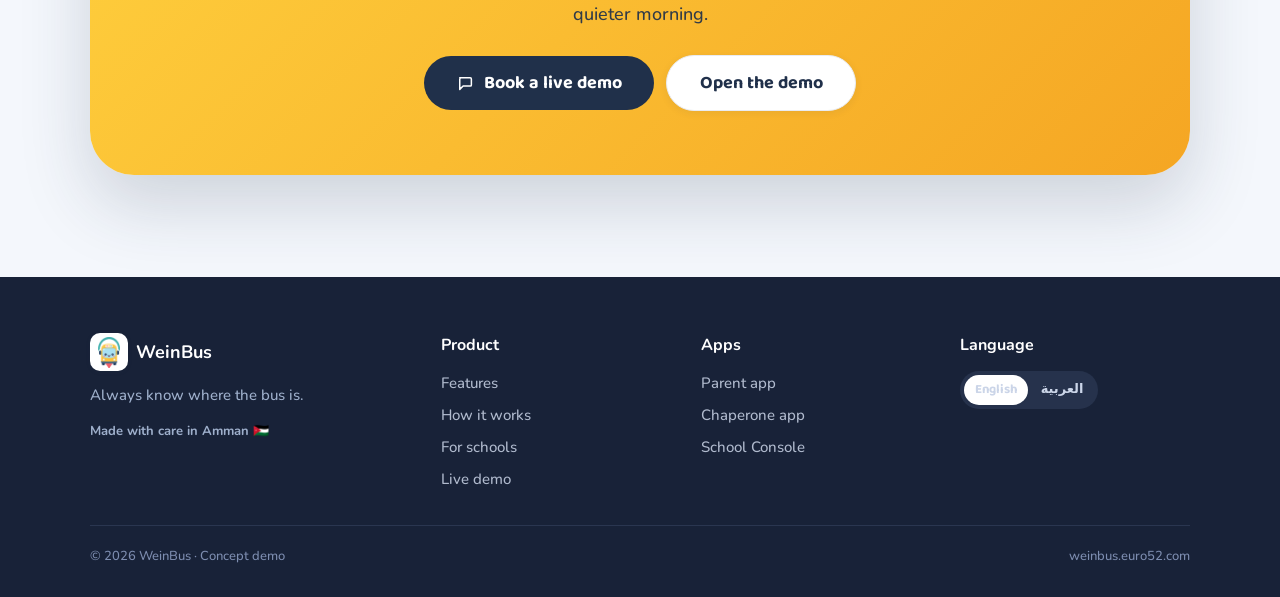
==== commit 2a4b2caf: "refactor(landing): trim sections + cache-bust assets - remove the stat strip and the entire 'Made fo" ====
--- a/index.html
+++ b/index.html
@@ -14,17 +14,17 @@
 <link rel="preconnect" href="https://fonts.googleapis.com">
 <link rel="preconnect" href="https://fonts.gstatic.com" crossorigin>
 <link href="https://fonts.googleapis.com/css2?family=Baloo+2:wght@500;600;700;800&family=Nunito:wght@500;600;700;800&family=Cairo:wght@500;600;700;800&display=swap" rel="stylesheet">
-<link rel="stylesheet" href="assets/css/tokens.css">
-<link rel="stylesheet" href="assets/css/base.css">
-<link rel="stylesheet" href="assets/css/components.css">
-<link rel="stylesheet" href="assets/css/site.css">
+<link rel="stylesheet" href="assets/css/tokens.css?v=4">
+<link rel="stylesheet" href="assets/css/base.css?v=4">
+<link rel="stylesheet" href="assets/css/components.css?v=4">
+<link rel="stylesheet" href="assets/css/site.css?v=4">
 </head>
 <body>
   <div id="page"></div>
-  <script src="assets/js/i18n.js"></script>
-  <script src="assets/js/data.js"></script>
-  <script src="assets/js/ui.js"></script>
-  <script src="assets/js/brand.js"></script>
-  <script src="assets/js/landing.js"></script>
+  <script src="assets/js/i18n.js?v=4"></script>
+  <script src="assets/js/data.js?v=4"></script>
+  <script src="assets/js/ui.js?v=4"></script>
+  <script src="assets/js/brand.js?v=4"></script>
+  <script src="assets/js/landing.js?v=4"></script>
 </body>
 </html>
--- a/assets/css/components.css
+++ b/assets/css/components.css
@@ -189,3 +189,14 @@
 
 /* Generic divider */
 .hr { height: 1px; background: var(--line-soft); border: 0; margin: var(--s4) 0; }
+
+/* ---- Floating "back to site" pill (shown in standalone apps) ---------- */
+.wb-back { position: fixed; inset-block-start: 12px; inset-inline-start: 12px; z-index: 200;
+  display: inline-flex; align-items: center; gap: 7px; padding: 9px 15px 9px 11px;
+  background: var(--surface); color: var(--ink); border-radius: var(--r-pill);
+  box-shadow: var(--sh-lg); border: 1px solid var(--line); text-decoration: none;
+  font-family: var(--font-display); font-weight: 700; font-size: var(--fs-sm);
+  transition: transform var(--t-fast) var(--ease-bounce), box-shadow var(--t-med); }
+.wb-back:hover { transform: translateY(-1px); box-shadow: var(--sh-xl); }
+.wb-back__ic { display: inline-flex; color: var(--brand-primary-deep); }
+@media (min-width: 600px) { .wb-back { inset-block-start: 18px; inset-inline-start: 18px; } }
--- a/assets/css/site.css
+++ b/assets/css/site.css
@@ -8,6 +8,7 @@
 .nav__in { max-width: var(--maxw); margin-inline: auto; height: var(--nav-h); padding-inline: clamp(16px,4vw,40px);
   display: flex; align-items: center; gap: 20px; }
 .nav__logo { display: flex; align-items: center; gap: 10px; font-family: var(--font-display); font-weight: var(--fw-x); font-size: var(--fs-lg); }
+.nav__logo-img { height: clamp(38px, 4.4vw, 46px); width: auto; display: block; }
 .nav__links { display: flex; gap: 6px; margin-inline-start: auto; }
 .nav__links a { padding: 9px 14px; border-radius: var(--r-pill); font-weight: 700; font-size: var(--fs-sm); color: var(--ink-2); transition: all var(--t-fast); }
 .nav__links a:hover { background: var(--surface); color: var(--ink); }
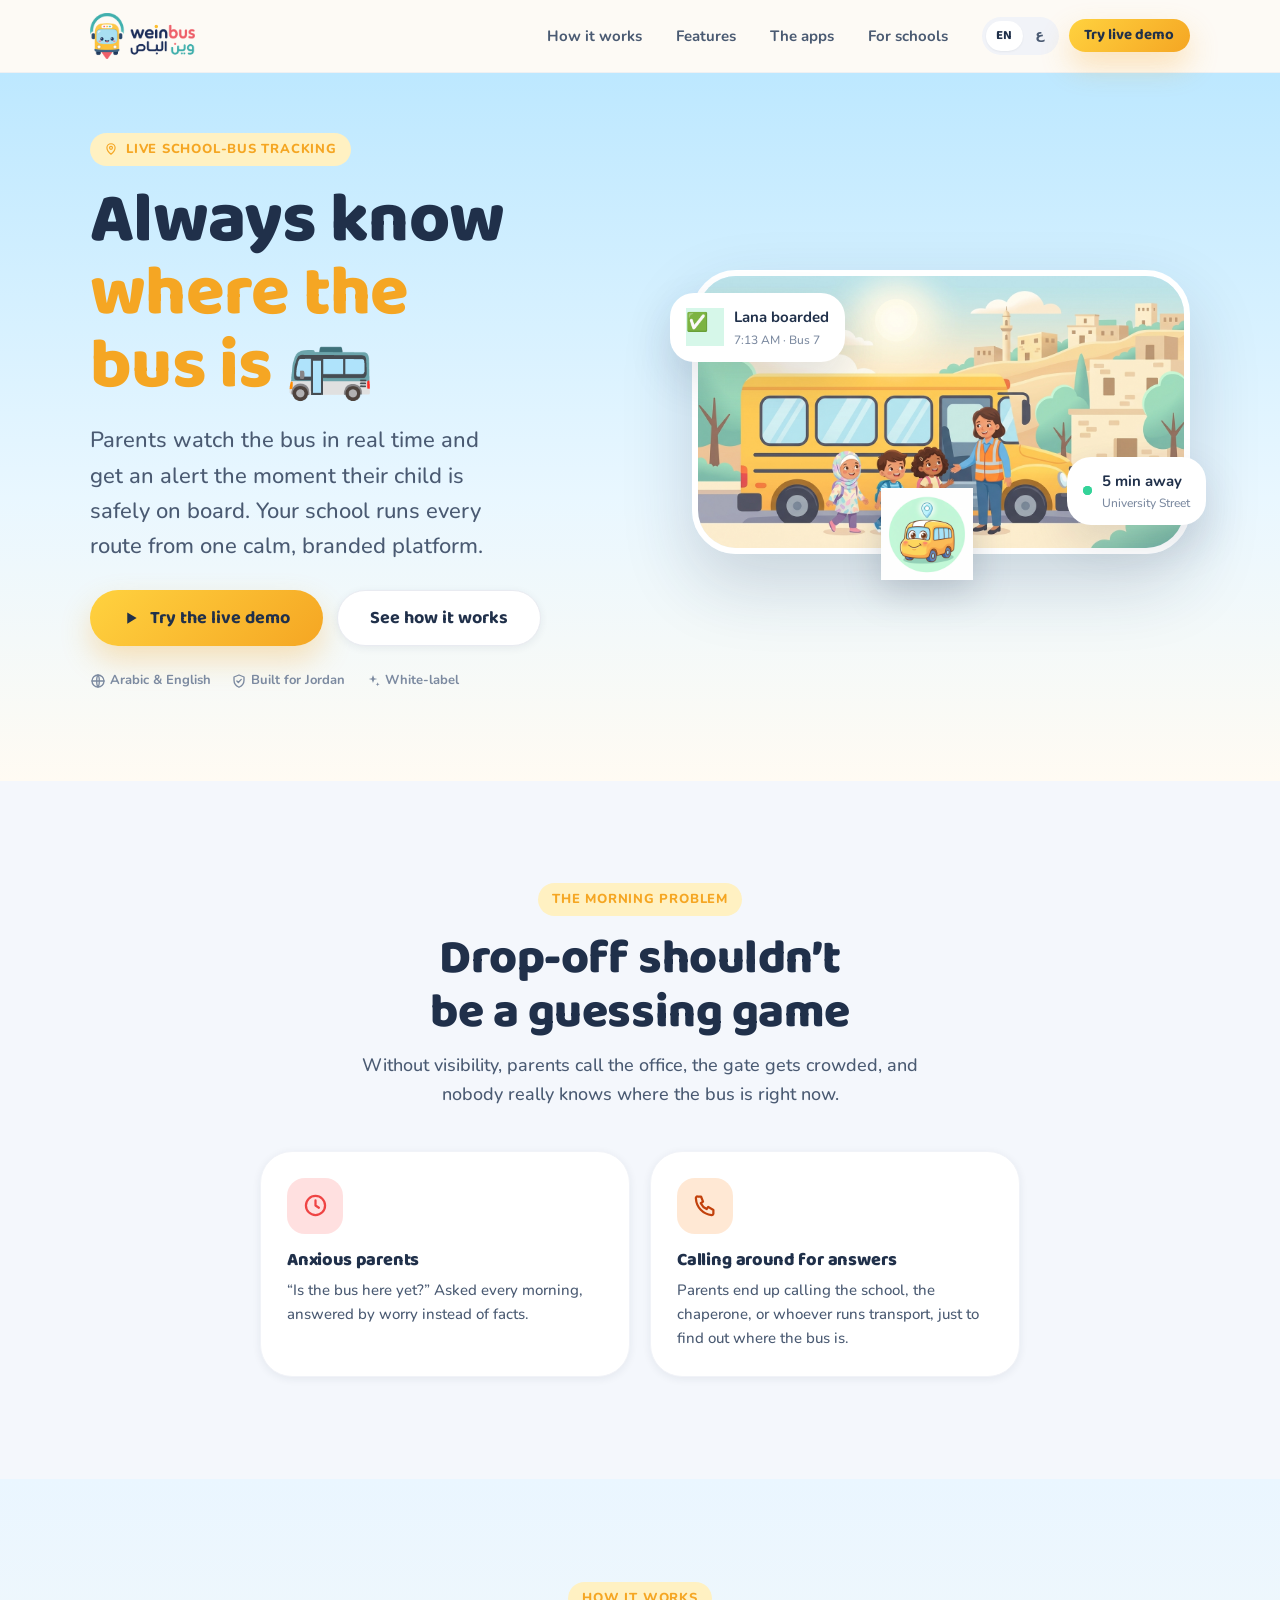
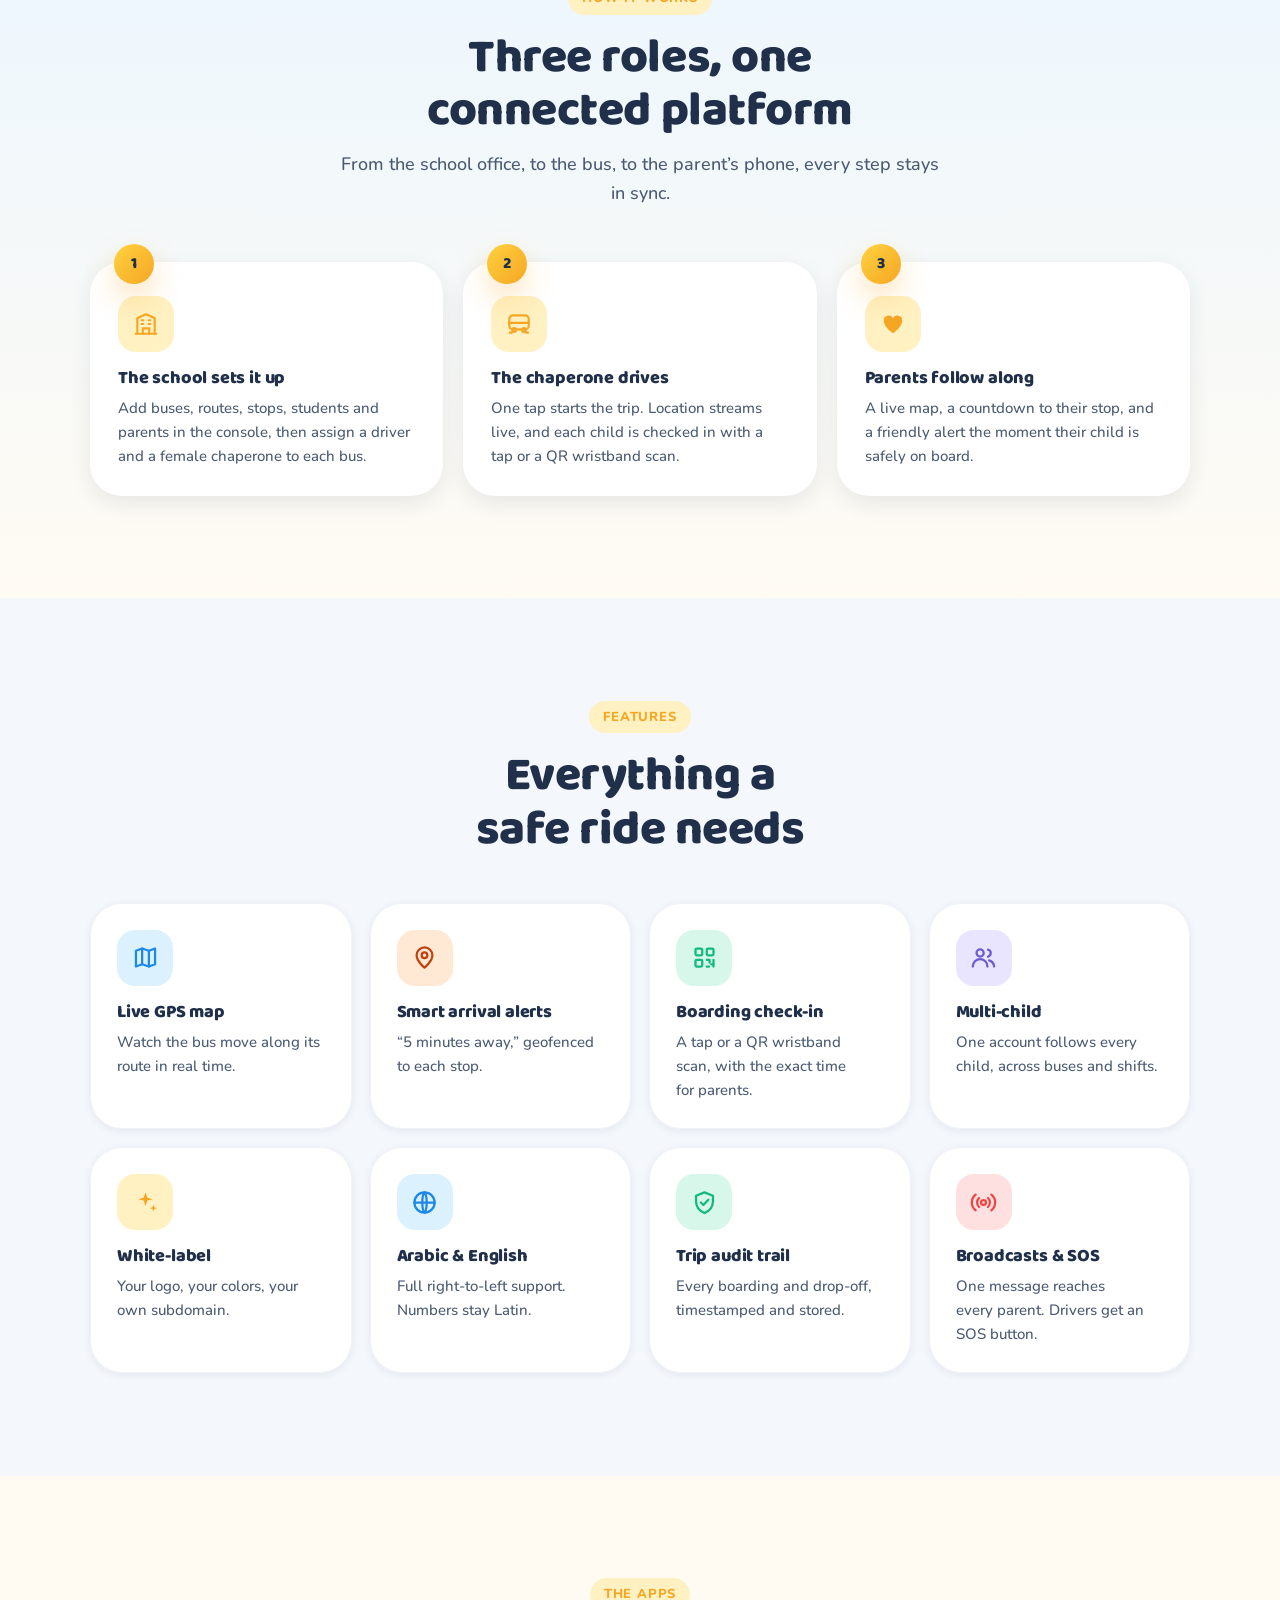
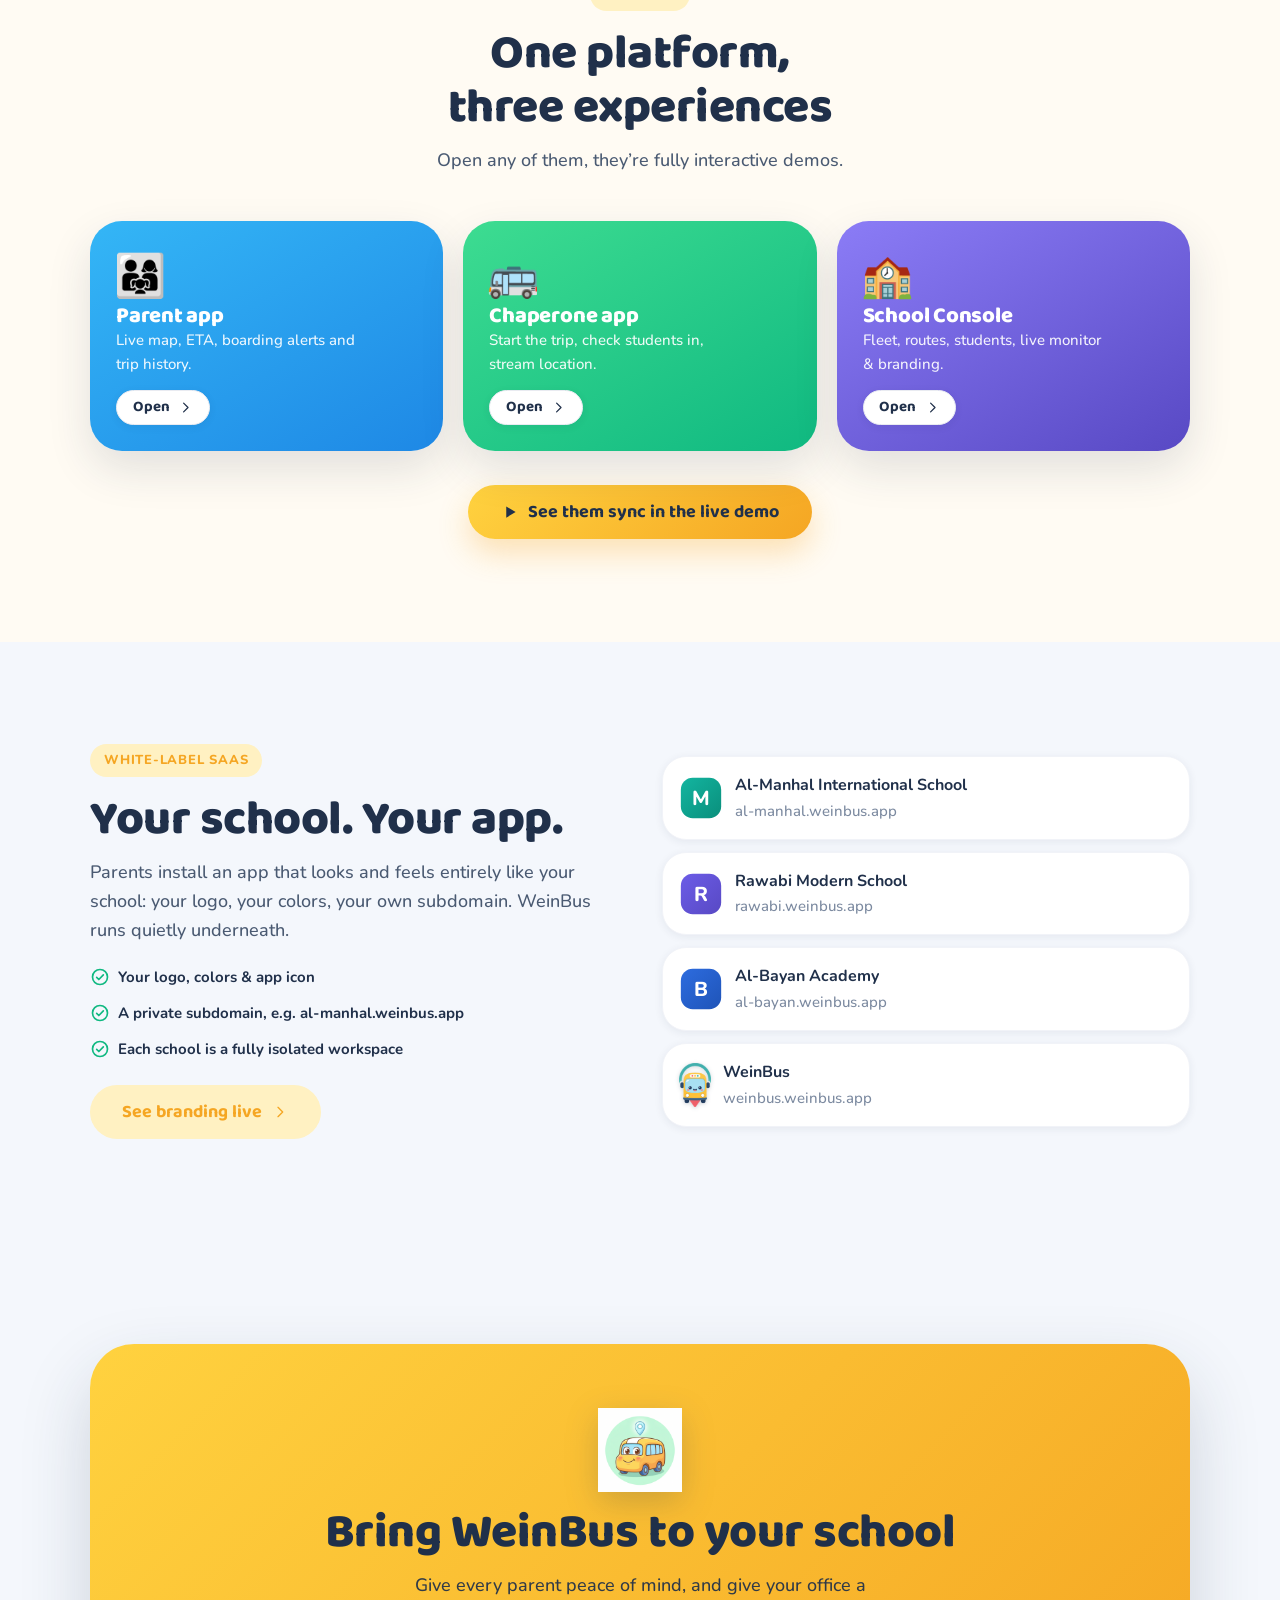
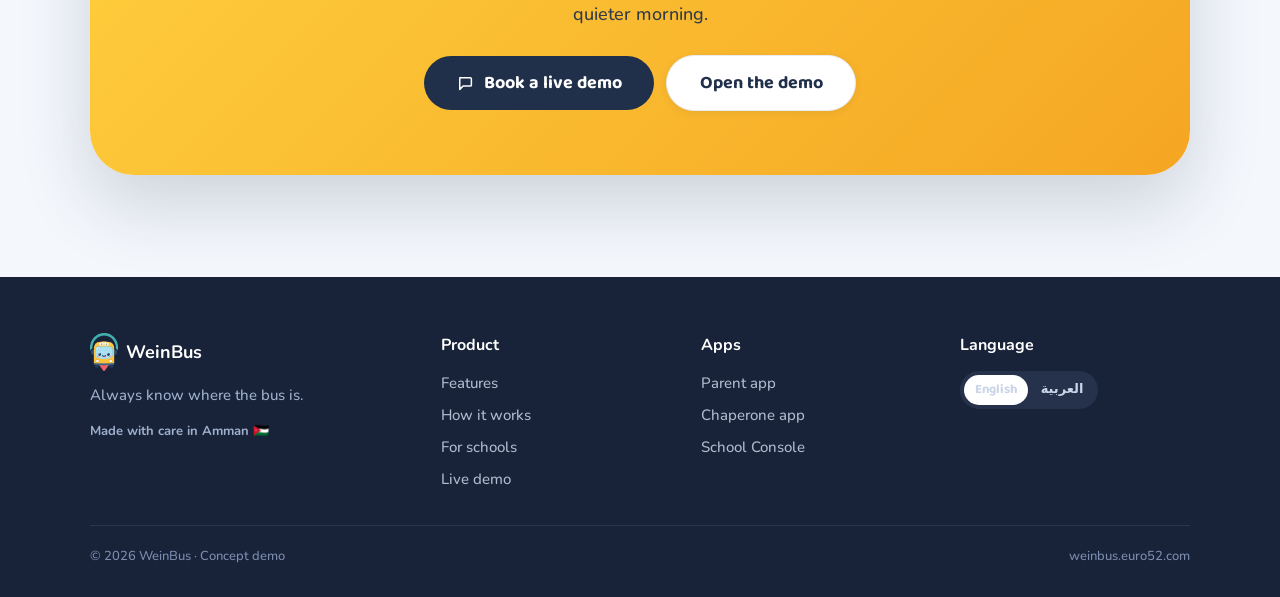
==== commit d4711cb4: "feat: mascot logo as the live map bus + bare brand mark (no square tile) - map bus marker is now the" ====
--- a/index.html
+++ b/index.html
@@ -14,17 +14,17 @@
 <link rel="preconnect" href="https://fonts.googleapis.com">
 <link rel="preconnect" href="https://fonts.gstatic.com" crossorigin>
 <link href="https://fonts.googleapis.com/css2?family=Baloo+2:wght@500;600;700;800&family=Nunito:wght@500;600;700;800&family=Cairo:wght@500;600;700;800&display=swap" rel="stylesheet">
-<link rel="stylesheet" href="assets/css/tokens.css?v=4">
-<link rel="stylesheet" href="assets/css/base.css?v=4">
-<link rel="stylesheet" href="assets/css/components.css?v=4">
-<link rel="stylesheet" href="assets/css/site.css?v=4">
+<link rel="stylesheet" href="assets/css/tokens.css?v=6">
+<link rel="stylesheet" href="assets/css/base.css?v=6">
+<link rel="stylesheet" href="assets/css/components.css?v=6">
+<link rel="stylesheet" href="assets/css/site.css?v=6">
 </head>
 <body>
   <div id="page"></div>
-  <script src="assets/js/i18n.js?v=4"></script>
-  <script src="assets/js/data.js?v=4"></script>
-  <script src="assets/js/ui.js?v=4"></script>
-  <script src="assets/js/brand.js?v=4"></script>
-  <script src="assets/js/landing.js?v=4"></script>
+  <script src="assets/js/i18n.js?v=6"></script>
+  <script src="assets/js/data.js?v=6"></script>
+  <script src="assets/js/ui.js?v=6"></script>
+  <script src="assets/js/brand.js?v=6"></script>
+  <script src="assets/js/landing.js?v=6"></script>
 </body>
 </html>
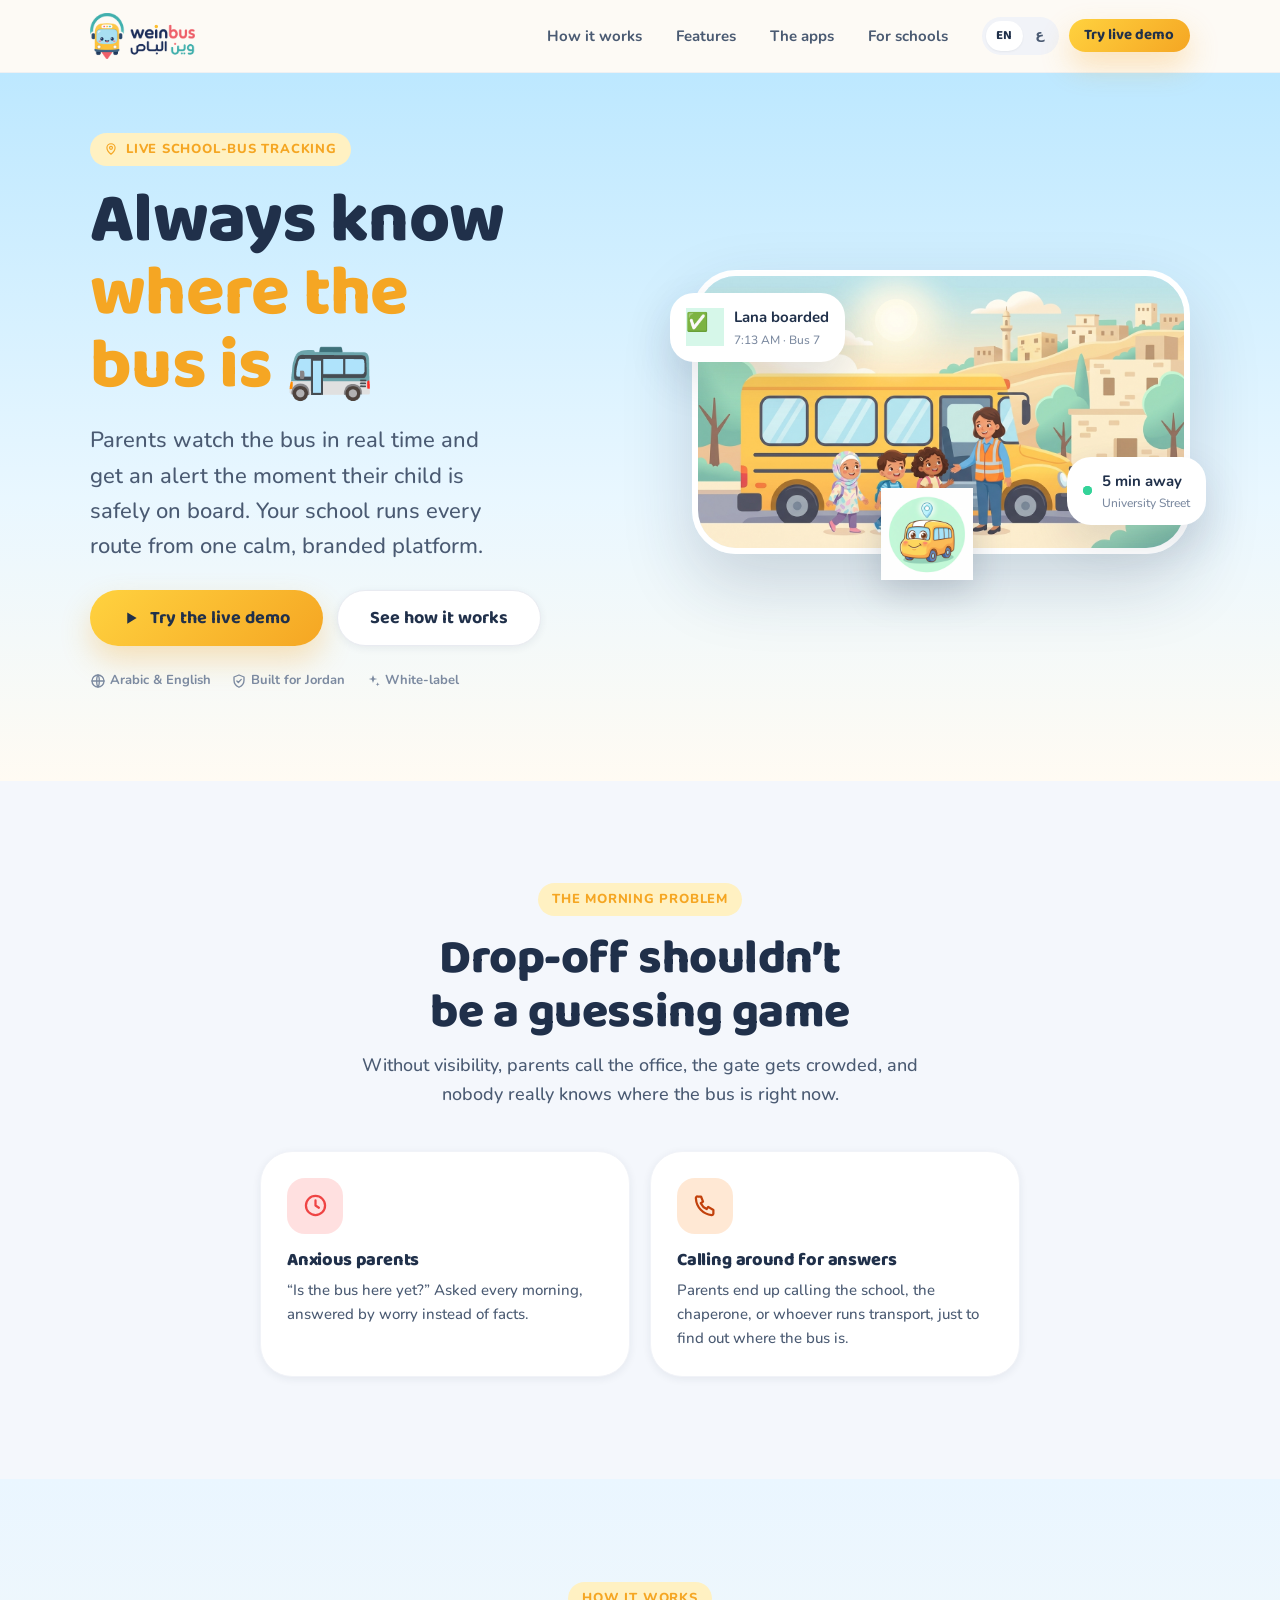
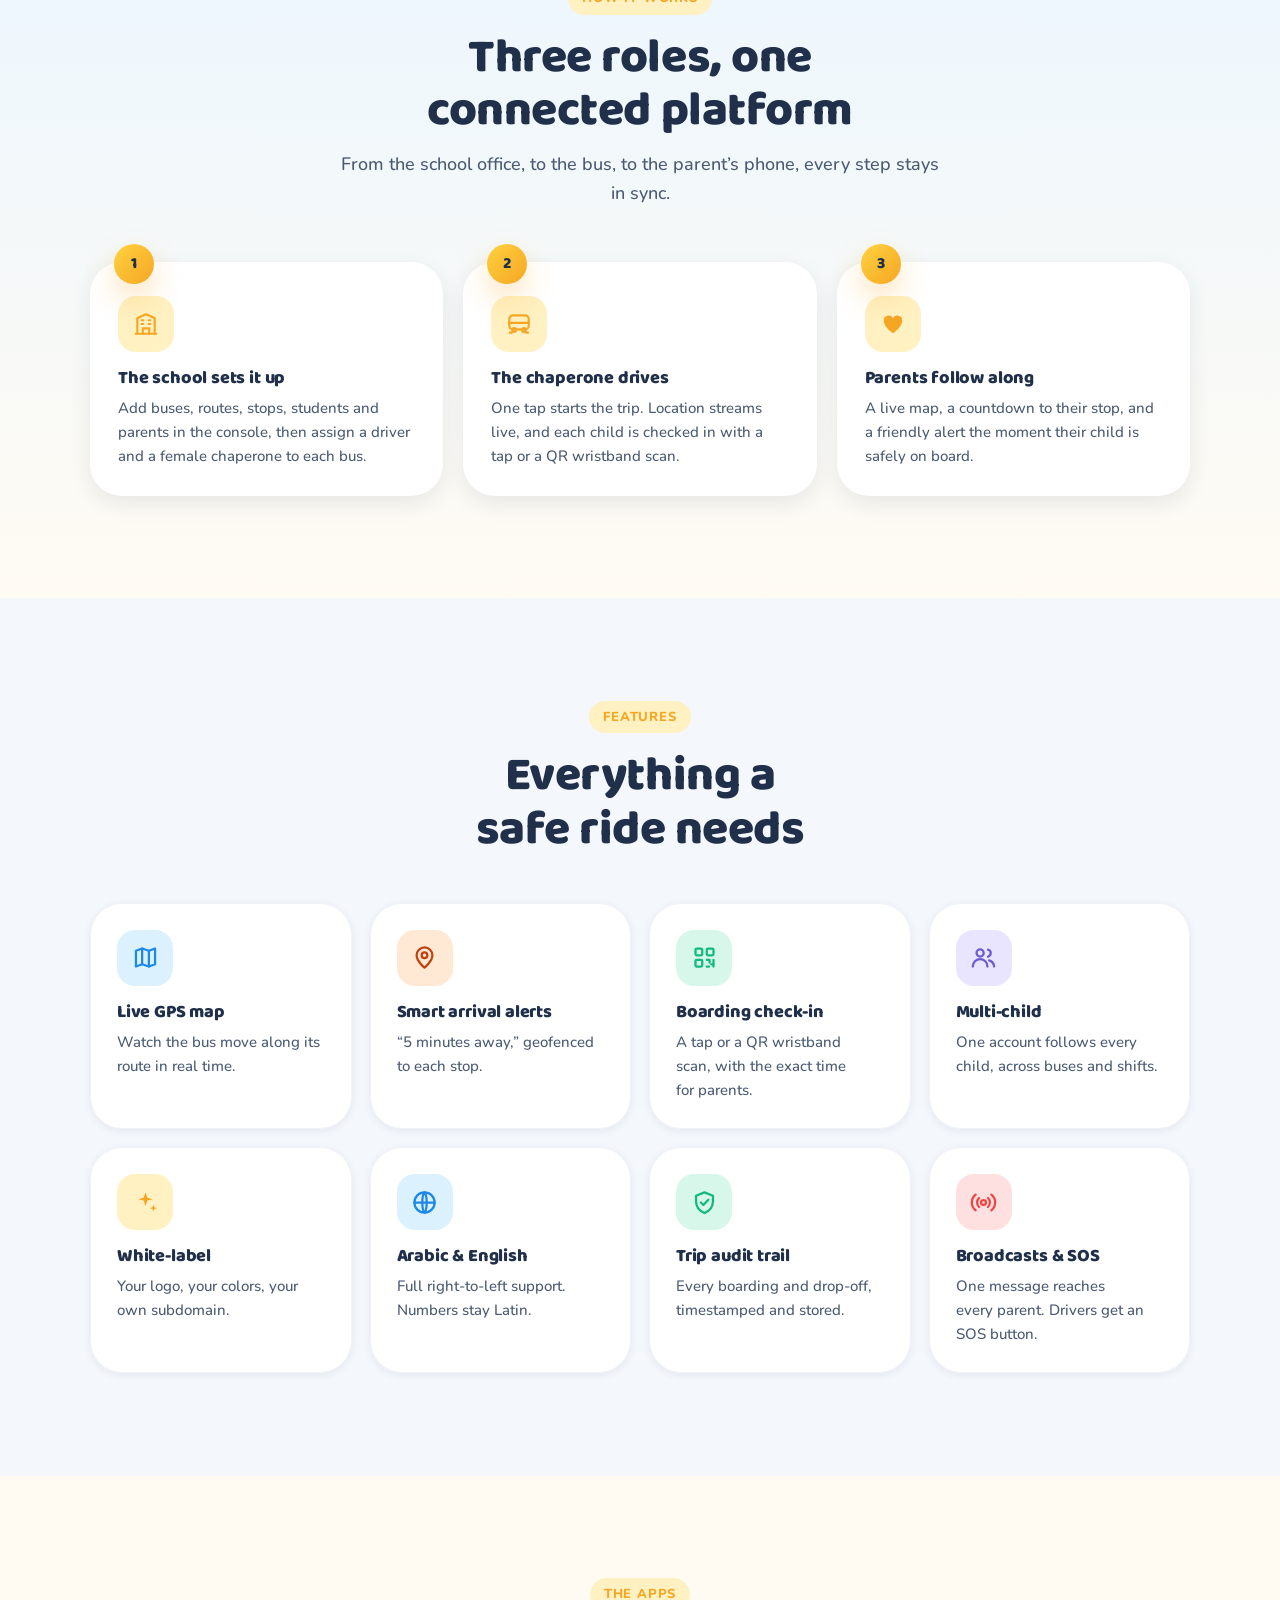
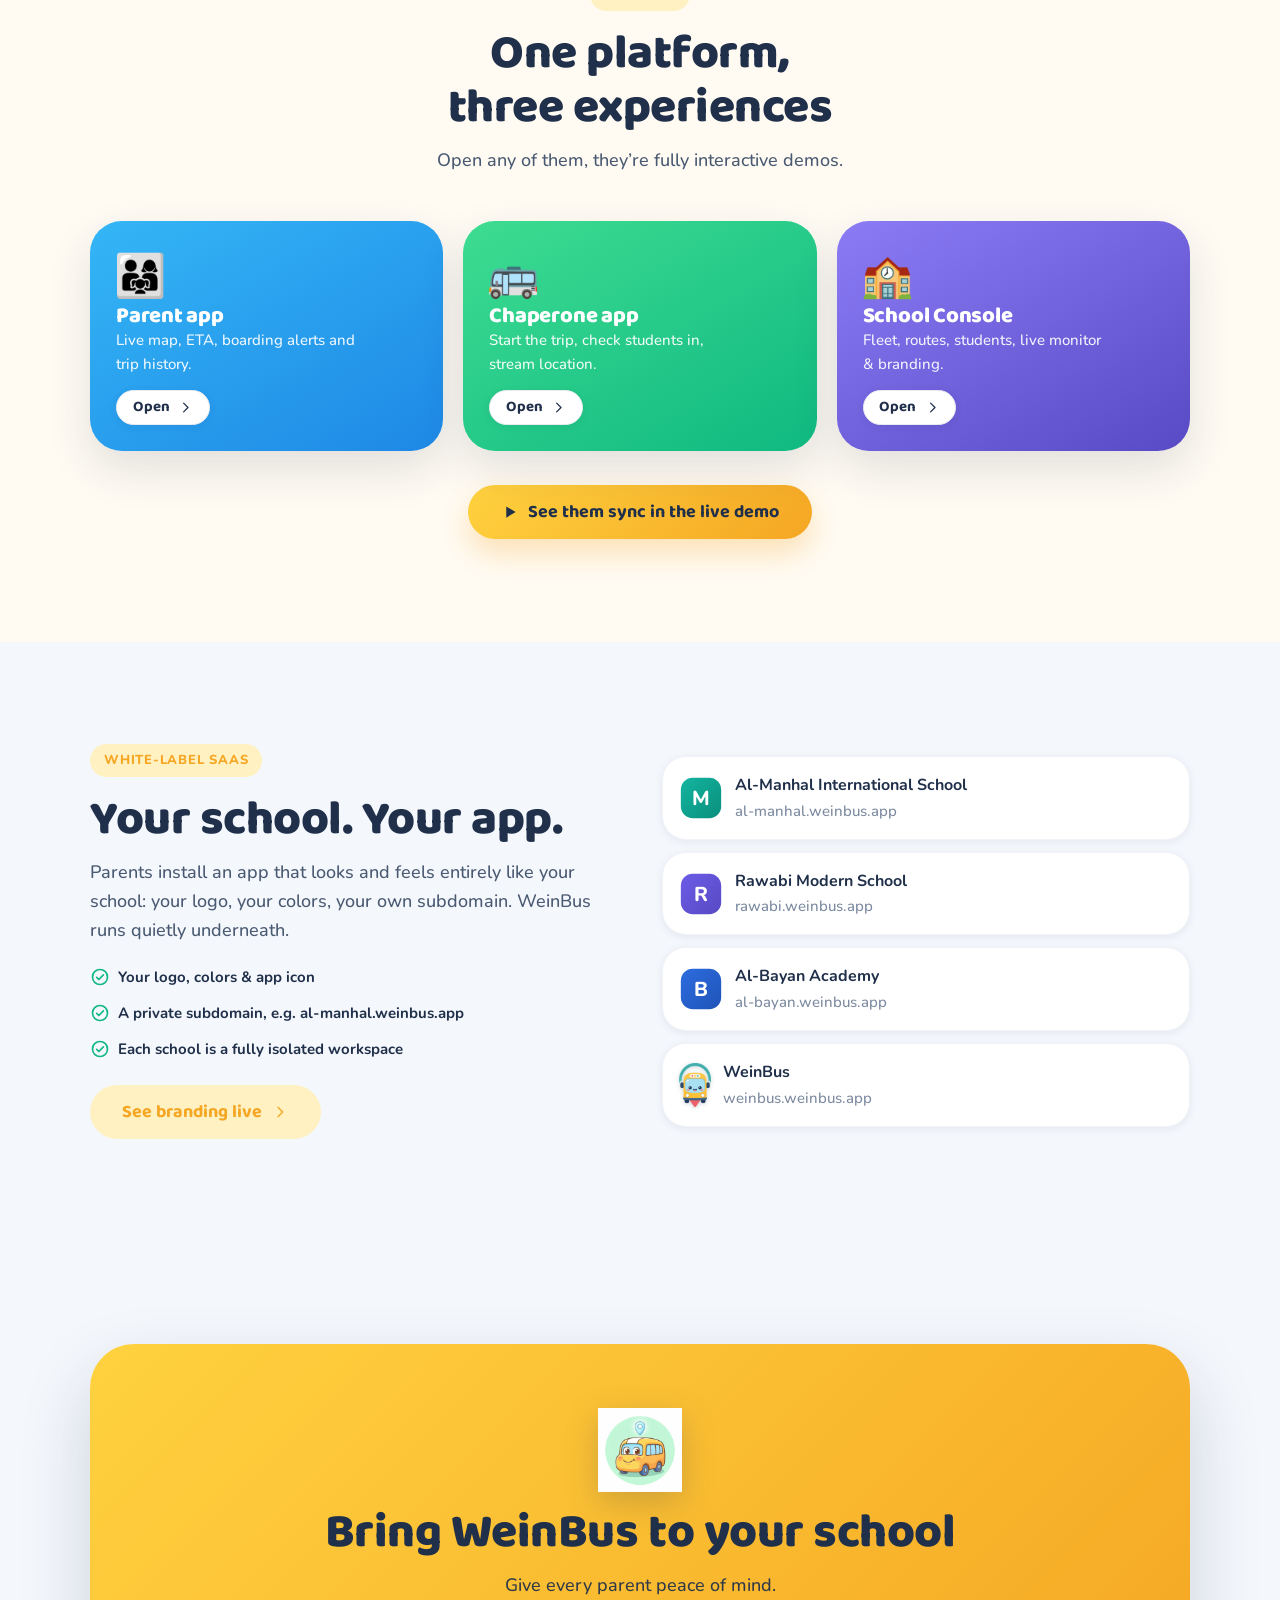
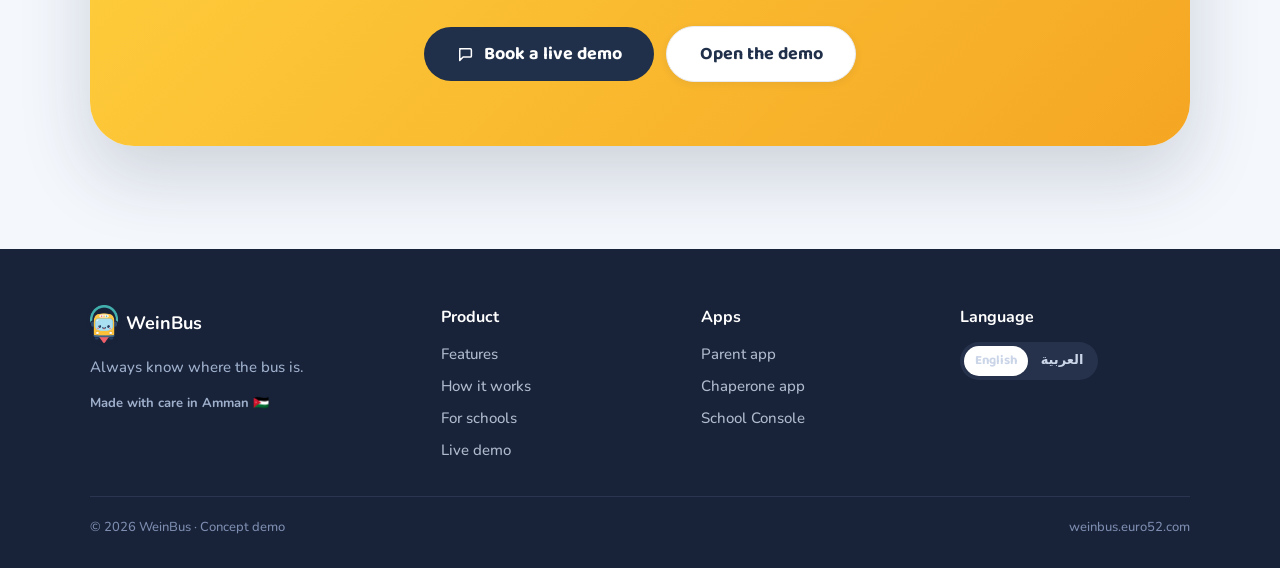
==== commit 6c1a5877: "copy: shorten CTA subtext to 'peace of mind' line only Co-Authored-By: Claude Opus 4.8 <noreply@anth" ====
--- a/index.html
+++ b/index.html
@@ -14,17 +14,17 @@
 <link rel="preconnect" href="https://fonts.googleapis.com">
 <link rel="preconnect" href="https://fonts.gstatic.com" crossorigin>
 <link href="https://fonts.googleapis.com/css2?family=Baloo+2:wght@500;600;700;800&family=Nunito:wght@500;600;700;800&family=Cairo:wght@500;600;700;800&display=swap" rel="stylesheet">
-<link rel="stylesheet" href="assets/css/tokens.css?v=6">
-<link rel="stylesheet" href="assets/css/base.css?v=6">
-<link rel="stylesheet" href="assets/css/components.css?v=6">
-<link rel="stylesheet" href="assets/css/site.css?v=6">
+<link rel="stylesheet" href="assets/css/tokens.css?v=7">
+<link rel="stylesheet" href="assets/css/base.css?v=7">
+<link rel="stylesheet" href="assets/css/components.css?v=7">
+<link rel="stylesheet" href="assets/css/site.css?v=7">
 </head>
 <body>
   <div id="page"></div>
-  <script src="assets/js/i18n.js?v=6"></script>
-  <script src="assets/js/data.js?v=6"></script>
-  <script src="assets/js/ui.js?v=6"></script>
-  <script src="assets/js/brand.js?v=6"></script>
-  <script src="assets/js/landing.js?v=6"></script>
+  <script src="assets/js/i18n.js?v=7"></script>
+  <script src="assets/js/data.js?v=7"></script>
+  <script src="assets/js/ui.js?v=7"></script>
+  <script src="assets/js/brand.js?v=7"></script>
+  <script src="assets/js/landing.js?v=7"></script>
 </body>
 </html>
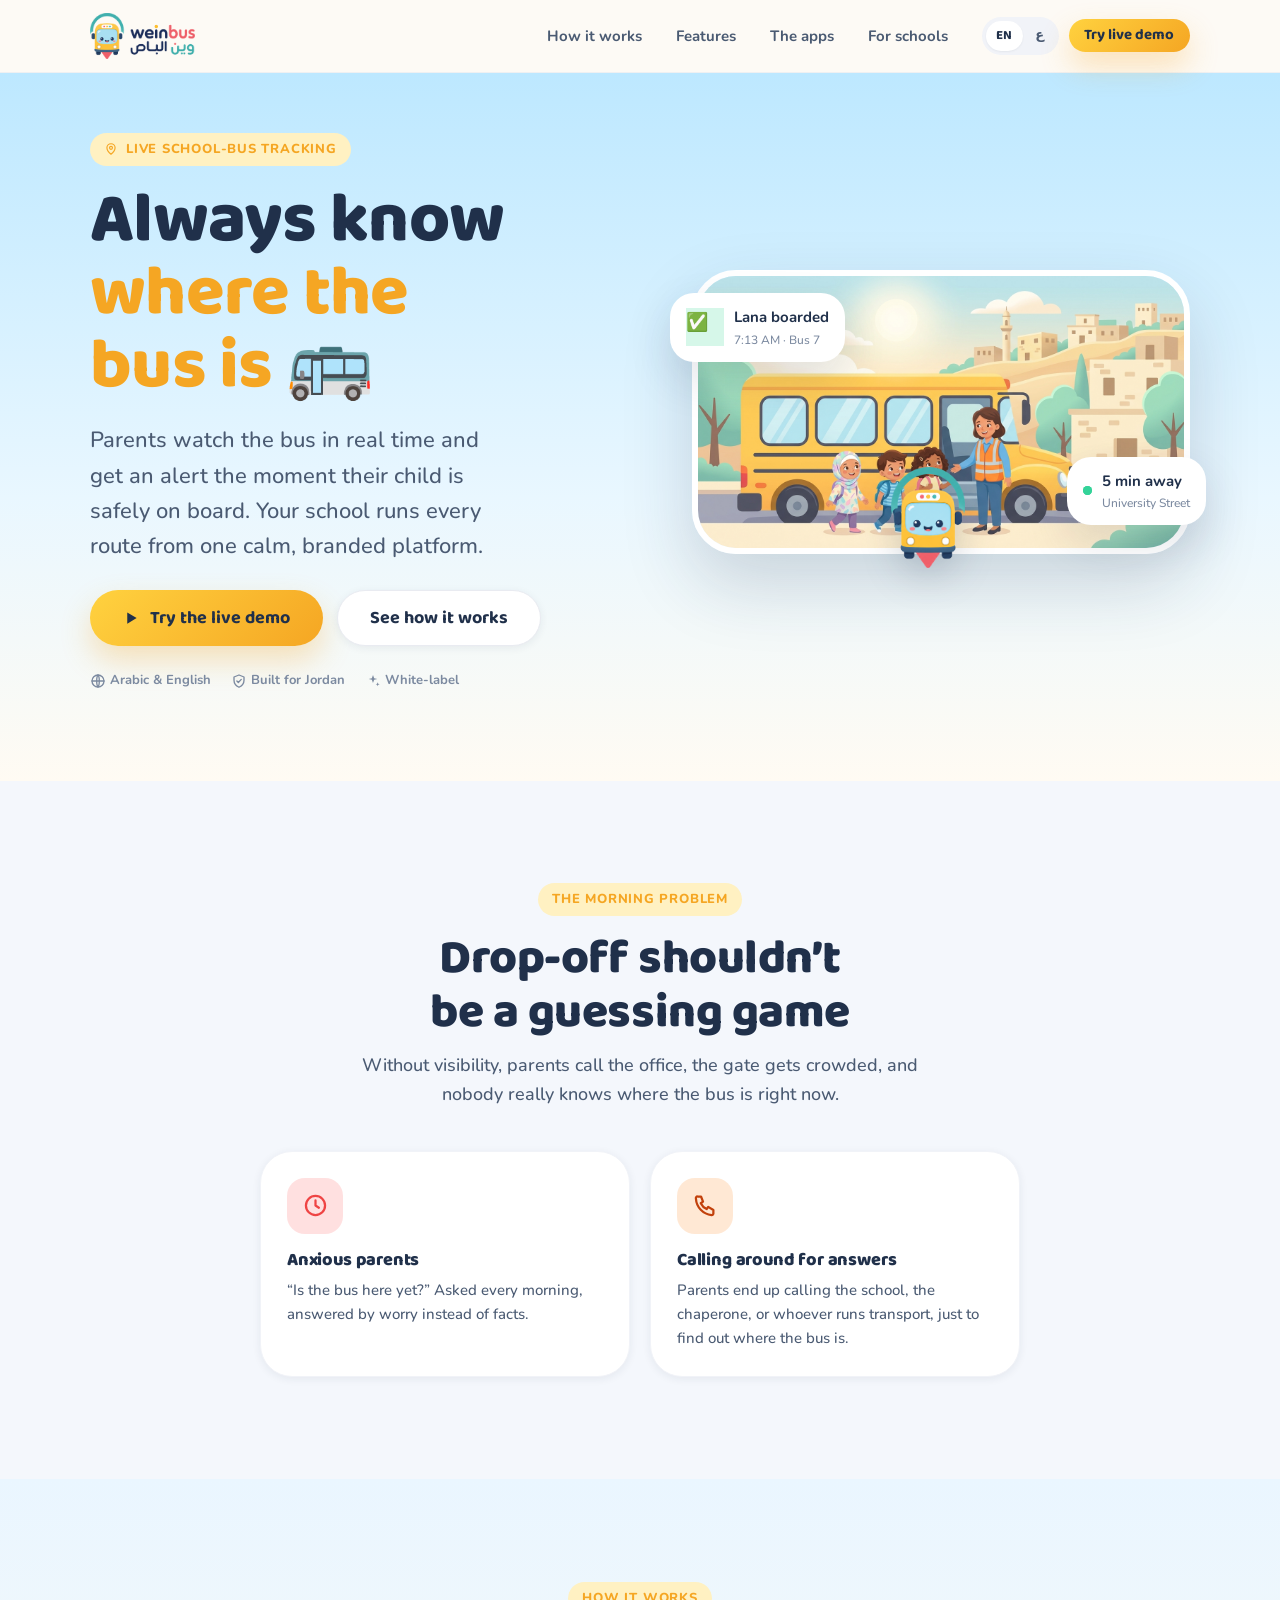
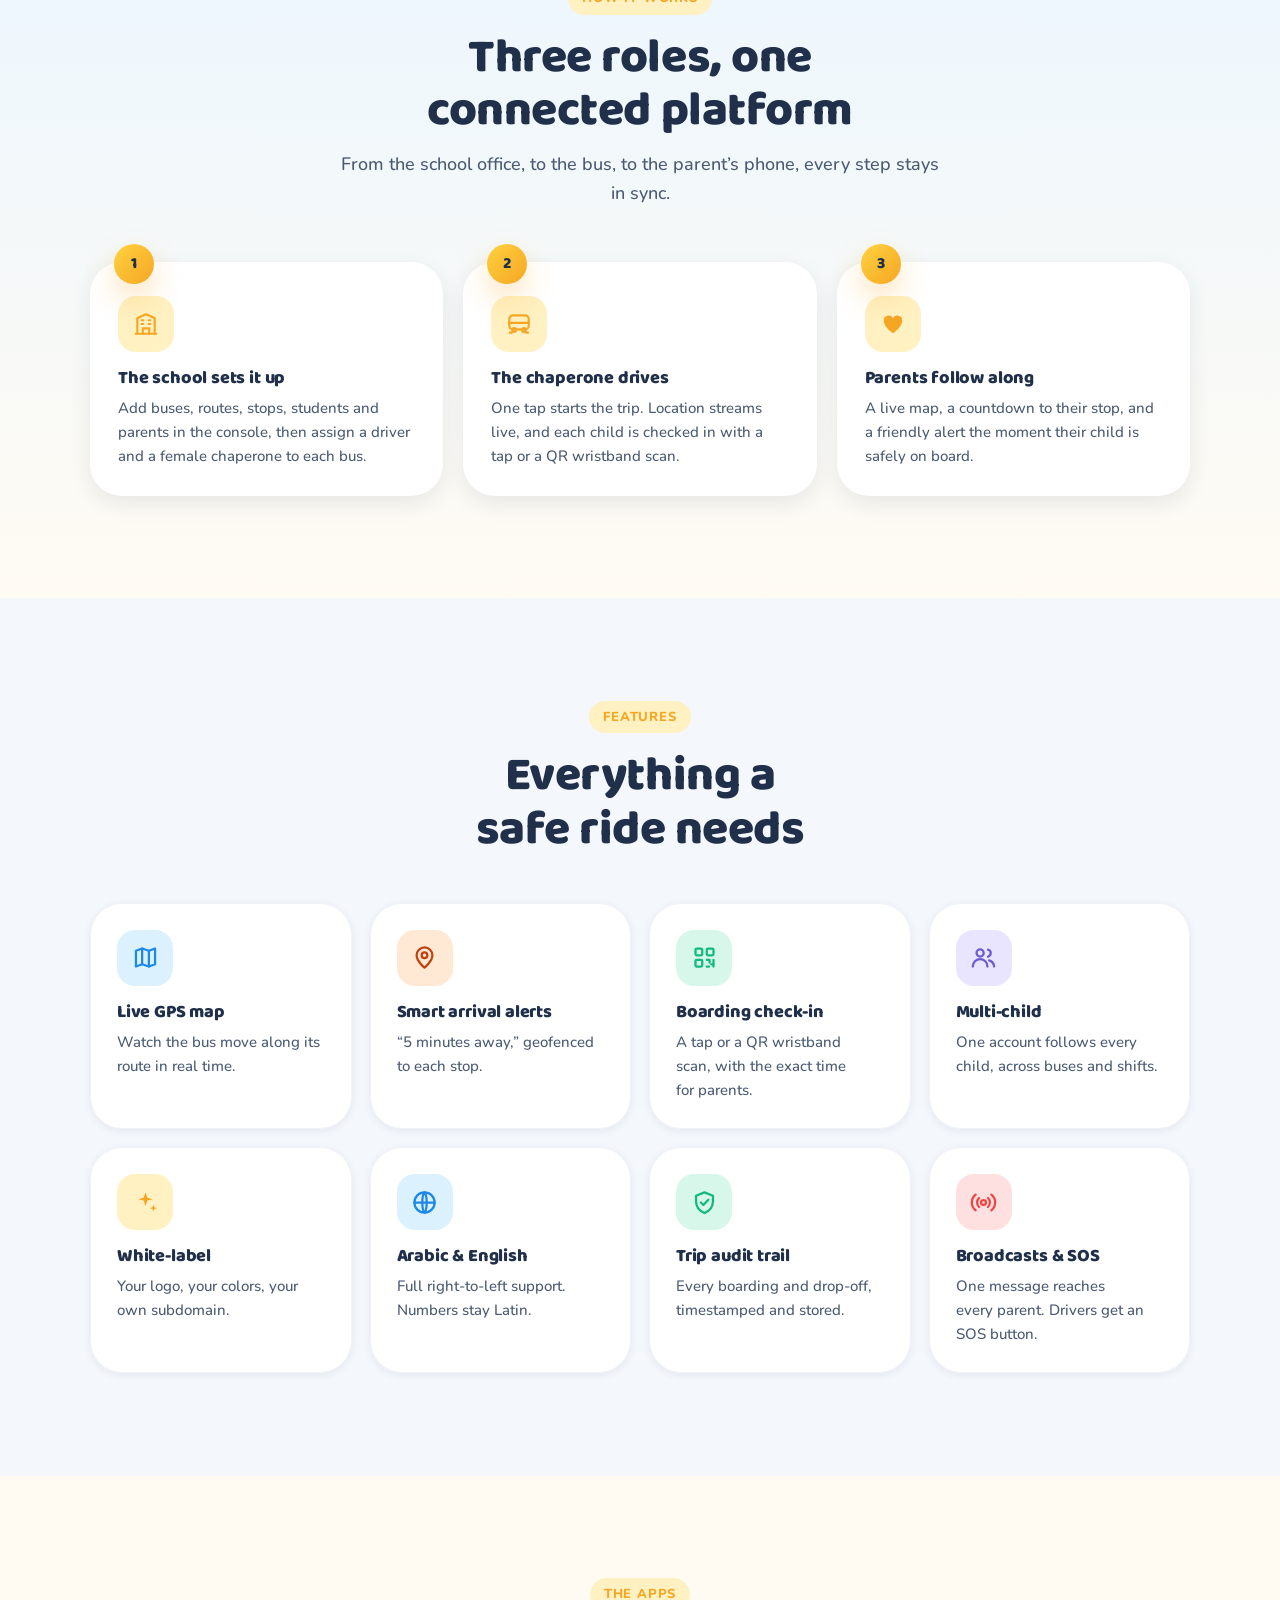
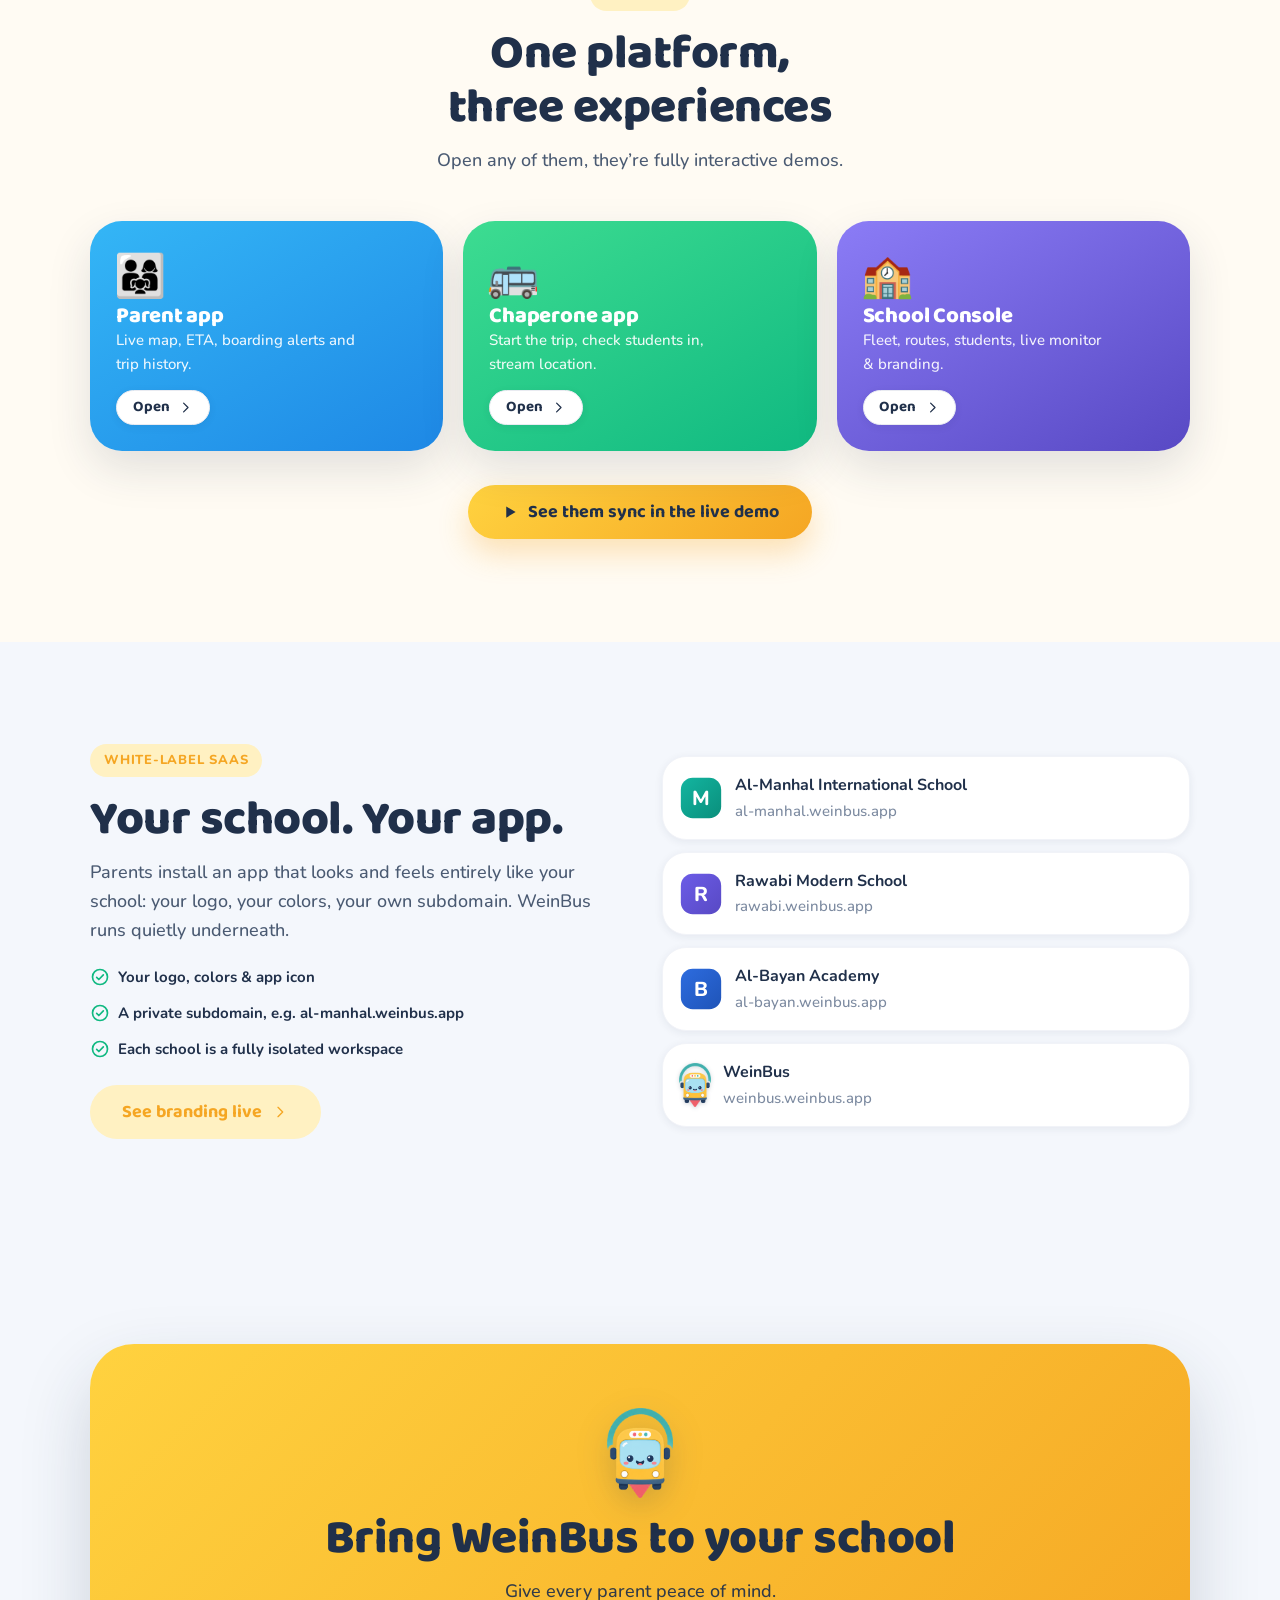
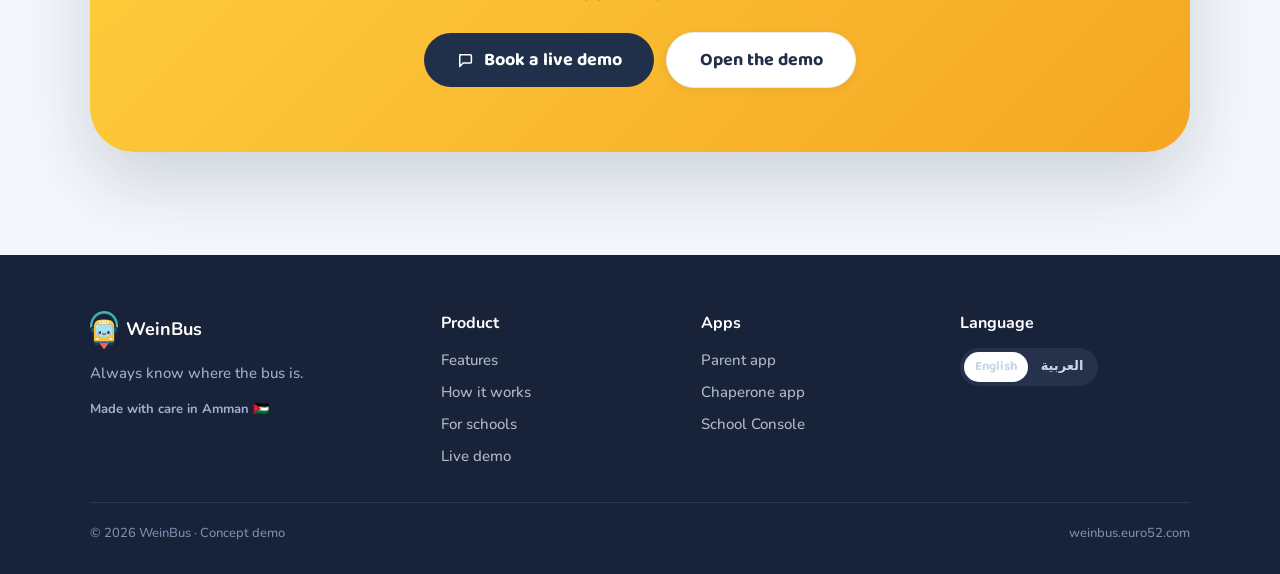
==== commit c6bd304e: "fix: use real bus logo for hero + CTA mascot (drop Higgsfield mint-circle art) Co-Authored-By: Claud" ====
--- a/index.html
+++ b/index.html
@@ -14,17 +14,17 @@
 <link rel="preconnect" href="https://fonts.googleapis.com">
 <link rel="preconnect" href="https://fonts.gstatic.com" crossorigin>
 <link href="https://fonts.googleapis.com/css2?family=Baloo+2:wght@500;600;700;800&family=Nunito:wght@500;600;700;800&family=Cairo:wght@500;600;700;800&display=swap" rel="stylesheet">
-<link rel="stylesheet" href="assets/css/tokens.css?v=7">
-<link rel="stylesheet" href="assets/css/base.css?v=7">
-<link rel="stylesheet" href="assets/css/components.css?v=7">
-<link rel="stylesheet" href="assets/css/site.css?v=7">
+<link rel="stylesheet" href="assets/css/tokens.css?v=8">
+<link rel="stylesheet" href="assets/css/base.css?v=8">
+<link rel="stylesheet" href="assets/css/components.css?v=8">
+<link rel="stylesheet" href="assets/css/site.css?v=8">
 </head>
 <body>
   <div id="page"></div>
-  <script src="assets/js/i18n.js?v=7"></script>
-  <script src="assets/js/data.js?v=7"></script>
-  <script src="assets/js/ui.js?v=7"></script>
-  <script src="assets/js/brand.js?v=7"></script>
-  <script src="assets/js/landing.js?v=7"></script>
+  <script src="assets/js/i18n.js?v=8"></script>
+  <script src="assets/js/data.js?v=8"></script>
+  <script src="assets/js/ui.js?v=8"></script>
+  <script src="assets/js/brand.js?v=8"></script>
+  <script src="assets/js/landing.js?v=8"></script>
 </body>
 </html>
--- a/assets/css/site.css
+++ b/assets/css/site.css
@@ -44,7 +44,7 @@
 .hero__float { position: absolute; background: #fff; border-radius: var(--r-lg); box-shadow: var(--sh-lg); padding: 12px 16px; display: flex; align-items: center; gap: 10px; }
 .float-1 { inset-block-start: 8%; inset-inline-start: -22px; animation: float 4s ease-in-out infinite; }
 .float-2 { inset-block-end: 10%; inset-inline-end: -16px; animation: float 5s ease-in-out infinite .4s; }
-.hero__mascot { position: absolute; inset-block-end: -26px; inset-inline-start: 38%; width: 92px; animation: bobble 4.5s ease-in-out infinite; filter: drop-shadow(0 12px 18px rgba(32,48,74,.2)); }
+.hero__mascot { position: absolute; inset-block-end: -14px; inset-inline-start: 40%; width: 74px; height: auto; animation: bobble 4.5s ease-in-out infinite; filter: drop-shadow(0 12px 18px rgba(32,48,74,.2)); }
 .cloud { position: absolute; opacity: .9; }
 
 /* ---- Stat strip ------------------------------------------------------- */
